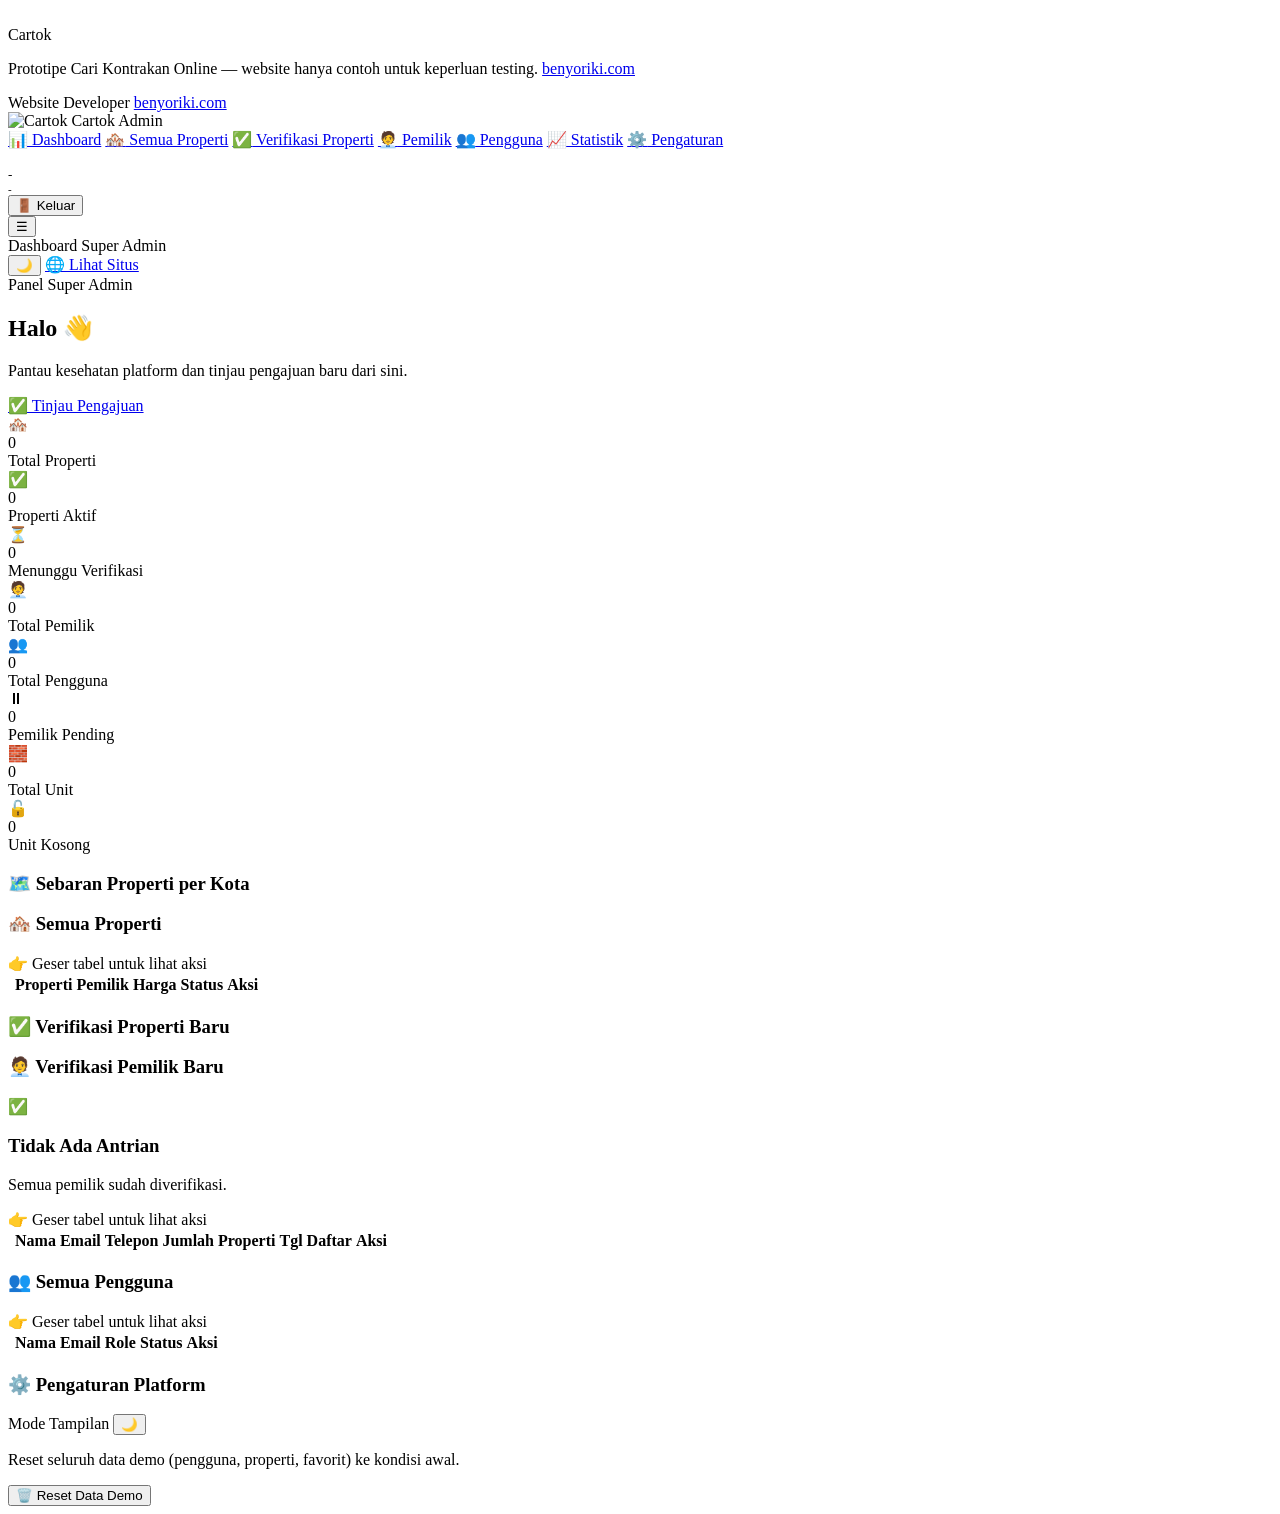
==== dashboard-admin.html @ 3d4f21d5 "Add files via upload" ====
<!DOCTYPE html>
<html lang="id">
<head>
<meta charset="UTF-8">
<meta name="viewport" content="width=device-width, initial-scale=1.0">
<title>Dashboard Super Admin — Cartok</title>
<link rel="icon" type="image/png" sizes="32x32" href="img/icon-32.png">
<link rel="apple-touch-icon" href="img/icon-192.png">
<link rel="preconnect" href="https://fonts.googleapis.com">
<link href="https://fonts.googleapis.com/css2?family=Fraunces:opsz,wght@9..144,400;9..144,500;9..144,600;9..144,700&family=Manrope:wght@400;500;600;700;800&display=swap" rel="stylesheet">
<link rel="stylesheet" href="css/theme.css">
<link rel="stylesheet" href="css/style.css">
<link rel="stylesheet" href="css/responsive.css">
</head>
<body>
<div id="page-loader" class="page-loader" aria-hidden="true">
  <div class="loader-glow"></div>
  <div class="loader-mark">
    <img src="img/icon-96.png" alt="">
    <span class="loader-ring"></span>
  </div>
  <div class="loader-word">Cartok</div>
  <p class="loader-note">Prototipe Cari Kontrakan Online — website hanya contoh untuk keperluan testing. <a href="https://benyoriki.com/" target="_blank" rel="noopener">benyoriki.com</a></p>
  <div class="loader-progress-track"><div class="loader-progress-fill"></div></div>
  <div class="loader-credit">Website Developer <a href="https://benyoriki.com/" target="_blank" rel="noopener">benyoriki.com</a></div>
</div>
<noscript><style>.page-loader{display:none;}</style></noscript>


<div class="dash-wrap">
  <div class="filter-scrim" id="dash-sidebar-scrim"></div>
  <aside class="dash-sidebar" id="dash-sidebar">
    <div class="dash-brand"><img src="img/icon-96.png" class="brand-mark" alt="Cartok"> Cartok Admin</div>
    <nav class="dash-nav">
      <a href="#" data-section="overview" class="active"><span class="ic">📊</span> Dashboard</a>
      <a href="#" data-section="allproperties"><span class="ic">🏘️</span> Semua Properti</a>
      <a href="#" data-section="verifyproperties"><span class="ic">✅</span> Verifikasi Properti</a>
      <a href="#" data-section="owners"><span class="ic">🧑‍💼</span> Pemilik</a>
      <a href="#" data-section="users"><span class="ic">👥</span> Pengguna</a>
      <a href="#" data-section="overview"><span class="ic">📈</span> Statistik</a>
      <a href="#" data-section="settings"><span class="ic">⚙️</span> Pengaturan</a>
    </nav>
    <div class="dash-foot">
      <div class="user-chip w-full" style="justify-content:flex-start;">
        <img id="dash-user-avatar" class="avatar" src=""/>
        <div style="overflow:hidden;">
          <div id="dash-user-name" style="font-size:13px;white-space:nowrap;overflow:hidden;text-overflow:ellipsis;">-</div>
          <div id="dash-user-role" class="text-tertiary" style="font-size:11px;">-</div>
        </div>
      </div>
      <button class="btn btn-ghost btn-sm btn-block mt-8" onclick="logout()">🚪 Keluar</button>
    </div>
  </aside>

  <div class="dash-main">
    <div class="dash-topbar">
      <div class="flex items-center gap-12">
        <button class="dash-menu-btn hamburger" id="dash-menu-btn">☰</button>
        <div class="page-title">Dashboard Super Admin</div>
      </div>
      <div class="flex items-center gap-12">
        <button class="theme-toggle" id="theme-toggle-dash">🌙</button>
        <a href="index.html" class="btn btn-secondary btn-sm">🌐 <span class="btn-label">Lihat Situs</span></a>
      </div>
    </div>

    <div class="dash-content">

      <!-- OVERVIEW -->
      <section class="dash-section" id="section-overview">
        <div class="welcome-banner reveal">
          <div>
            <span class="eyebrow" style="color:var(--accent-strong);">Panel Super Admin</span>
            <h2 id="welcome-name">Halo 👋</h2>
            <p class="mt-8">Pantau kesehatan platform dan tinjau pengajuan baru dari sini.</p>
          </div>
          <a href="#" class="btn btn-primary" onclick="document.querySelector('[data-section=verifyproperties]').click(); return false;">✅ Tinjau Pengajuan</a>
        </div>
        <div class="stat-grid">
          <div class="stat-box"><div class="top"><div class="stat-icon" style="background:var(--accent-soft);color:var(--accent);">🏘️</div></div><div class="num" id="stat-total-properties">0</div><div class="lbl">Total Properti</div></div>
          <div class="stat-box"><div class="top"><div class="stat-icon" style="background:var(--forest-soft);color:var(--forest);">✅</div></div><div class="num" id="stat-active-properties">0</div><div class="lbl">Properti Aktif</div></div>
          <div class="stat-box"><div class="top"><div class="stat-icon" style="background:var(--amber-soft);color:var(--amber);">⏳</div></div><div class="num" id="stat-pending-properties">0</div><div class="lbl">Menunggu Verifikasi</div></div>
          <div class="stat-box"><div class="top"><div class="stat-icon" style="background:var(--accent-soft);color:var(--accent);">🧑‍💼</div></div><div class="num" id="stat-total-owners">0</div><div class="lbl">Total Pemilik</div></div>
          <div class="stat-box"><div class="top"><div class="stat-icon" style="background:var(--accent-soft);color:var(--accent);">👥</div></div><div class="num" id="stat-total-users">0</div><div class="lbl">Total Pengguna</div></div>
          <div class="stat-box"><div class="top"><div class="stat-icon" style="background:var(--red-soft);color:var(--red);">⏸</div></div><div class="num" id="stat-pending-owners">0</div><div class="lbl">Pemilik Pending</div></div>
          <div class="stat-box"><div class="top"><div class="stat-icon" style="background:var(--accent-soft);color:var(--accent);">🧱</div></div><div class="num" id="stat-total-units">0</div><div class="lbl">Total Unit</div></div>
          <div class="stat-box"><div class="top"><div class="stat-icon" style="background:var(--forest-soft);color:var(--forest);">🔓</div></div><div class="num" id="stat-empty-units">0</div><div class="lbl">Unit Kosong</div></div>
        </div>

        <div class="panel">
          <div class="panel-head"><h3>🗺️ Sebaran Properti per Kota</h3></div>
          <div class="bar-chart" id="admin-chart"></div>
        </div>
      </section>

      <!-- ALL PROPERTIES -->
      <section class="dash-section hidden" id="section-allproperties">
        <h3 class="mb-16">🏘️ Semua Properti</h3>
        <div class="table-wrap panel" style="padding:0;">
          <div class="table-scroll-hint">👉 Geser tabel untuk lihat aksi</div>
          <table>
            <thead><tr><th></th><th>Properti</th><th>Pemilik</th><th>Harga</th><th>Status</th><th>Aksi</th></tr></thead>
            <tbody id="all-properties-body"></tbody>
          </table>
        </div>
      </section>

      <!-- VERIFY PROPERTIES -->
      <section class="dash-section hidden" id="section-verifyproperties">
        <h3 class="mb-16">✅ Verifikasi Properti Baru</h3>
        <div id="pending-properties-grid" class="grid-cards" style="grid-template-columns:1fr;"></div>
      </section>

      <!-- OWNERS -->
      <section class="dash-section hidden" id="section-owners">
        <h3 class="mb-16">🧑‍💼 Verifikasi Pemilik Baru</h3>
        <div id="pending-owners-empty" class="empty-state hidden">
          <div class="icon">✅</div><h3>Tidak Ada Antrian</h3><p>Semua pemilik sudah diverifikasi.</p>
        </div>
        <div class="table-wrap panel hidden" id="pending-owners-table" style="padding:0;">
          <div class="table-scroll-hint">👉 Geser tabel untuk lihat aksi</div>
          <table>
            <thead><tr><th></th><th>Nama</th><th>Email</th><th>Telepon</th><th>Jumlah Properti</th><th>Tgl Daftar</th><th>Aksi</th></tr></thead>
            <tbody id="pending-owners-body"></tbody>
          </table>
        </div>
      </section>

      <!-- USERS -->
      <section class="dash-section hidden" id="section-users">
        <h3 class="mb-16">👥 Semua Pengguna</h3>
        <div class="table-wrap panel" style="padding:0;">
          <div class="table-scroll-hint">👉 Geser tabel untuk lihat aksi</div>
          <table>
            <thead><tr><th></th><th>Nama</th><th>Email</th><th>Role</th><th>Status</th><th>Aksi</th></tr></thead>
            <tbody id="all-users-body"></tbody>
          </table>
        </div>
      </section>

      <!-- SETTINGS -->
      <section class="dash-section hidden" id="section-settings">
        <div class="panel" style="max-width:480px;">
          <h3 class="mb-16">⚙️ Pengaturan Platform</h3>
          <div class="flex justify-between items-center mb-16">
            <span>Mode Tampilan</span>
            <button class="theme-toggle" onclick="toggleTheme()">🌙</button>
          </div>
          <p class="text-sm text-tertiary mb-16">Reset seluruh data demo (pengguna, properti, favorit) ke kondisi awal.</p>
          <button class="btn btn-danger" id="reset-demo-btn">🗑️ Reset Data Demo</button>
        </div>
      </section>

    </div>
  </div>
</div>

<script src="js/storage.js"></script>
<script src="js/auth.js"></script>
<script src="js/app.js"></script>
<script src="js/properties.js"></script>
<script src="js/admin.js"></script>
<script>
  initAdminDashboard();
</script>
</body>
</html>
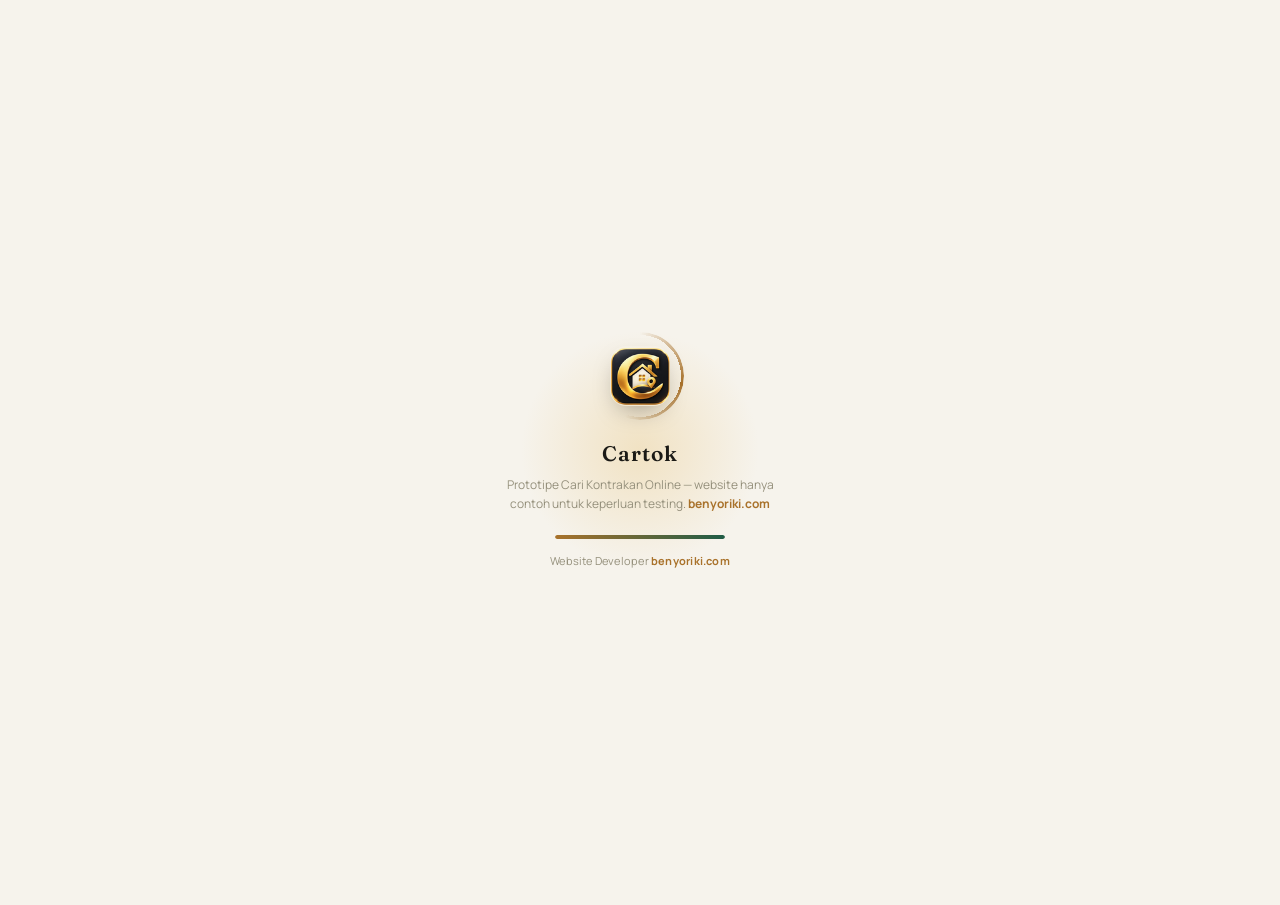
==== commit c6b88d8f: "Add files via upload" ====
--- a/dashboard-admin.html
+++ b/dashboard-admin.html
@@ -6,6 +6,19 @@
 <title>Dashboard Super Admin — Cartok</title>
 <link rel="icon" type="image/png" sizes="32x32" href="img/icon-32.png">
 <link rel="apple-touch-icon" href="img/icon-192.png">
+
+<!-- PWA Manifest & Icons -->
+<link rel="manifest" href="manifest.json">
+<link rel="icon" type="image/png" sizes="192x192" href="icon-192.png">
+<link rel="icon" type="image/png" sizes="512x512" href="icon-512.png">
+<meta name="theme-color" content="#111110">
+
+<!-- iOS Safari (Add to Home Screen) -->
+<link rel="apple-touch-icon" sizes="180x180" href="apple-touch-icon.png">
+<meta name="apple-mobile-web-app-capable" content="yes">
+<meta name="apple-mobile-web-app-status-bar-style" content="black-translucent">
+<meta name="apple-mobile-web-app-title" content="Cartok">
+<meta name="mobile-web-app-capable" content="yes">
 <link rel="preconnect" href="https://fonts.googleapis.com">
 <link href="https://fonts.googleapis.com/css2?family=Fraunces:opsz,wght@9..144,400;9..144,500;9..144,600;9..144,700&family=Manrope:wght@400;500;600;700;800&display=swap" rel="stylesheet">
 <link rel="stylesheet" href="css/theme.css">
--- a/css/theme.css
+++ b/css/theme.css
@@ -0,0 +1,77 @@
+/* ==========================================================================
+   CARTOK — Design Tokens v2
+   Direction: "boutique proptech ledger" — warm parchment / deep ink canvas,
+   brass as the primary signal color, forest green as the availability
+   signal, a characterful serif (Fraunces) for display type paired with a
+   quiet geometric sans (Manrope) for everything functional.
+   ========================================================================== */
+
+:root{
+  /* Light mode (default) — warm parchment, not stark white */
+  --bg-primary:#F6F3EC;
+  --bg-secondary:#FFFFFF;
+  --bg-elevated:#FFFFFF;
+  --bg-inset:#EEE8D9;
+  --text-primary:#1B1A16;
+  --text-secondary:#5C5648;
+  --text-tertiary:#95907C;
+  --accent:#A9722B;
+  --accent-strong:#875A20;
+  --accent-soft:#F1E2C3;
+  --forest:#1F5C46;
+  --forest-strong:#173F31;
+  --forest-soft:#DEEBE2;
+  --amber:#B87A16;
+  --amber-soft:#F7E7C9;
+  --red:#AE3B2C;
+  --red-soft:#F5E2DD;
+  --border:#E4DDC9;
+  --border-strong:#CFC5A8;
+  --card:#FFFFFF;
+  --ink:#1B1A16;
+  --shadow-sm: 0 1px 2px rgba(27,26,22,.06);
+  --shadow-md: 0 10px 28px rgba(27,26,22,.09);
+  --shadow-lg: 0 26px 60px rgba(27,26,22,.16);
+  --overlay: rgba(20,18,12,.6);
+  --radius-sm:10px;
+  --radius-md:18px;
+  --radius-lg:26px;
+  --font-display:'Fraunces', 'Georgia', serif;
+  --font-body:'Manrope', 'Segoe UI', sans-serif;
+  --grain-opacity:.035;
+  --footer-bg:#1B1A16;
+  --footer-text:#F6F3EC;
+  color-scheme: light;
+}
+
+[data-theme="dark"]{
+  --bg-primary:#111110;
+  --bg-secondary:#17160F;
+  --bg-elevated:#1C1B14;
+  --bg-inset:#0C0B08;
+  --text-primary:#F3EFE3;
+  --text-secondary:#B7AF98;
+  --text-tertiary:#79725D;
+  --accent:#E0AC5C;
+  --accent-strong:#F0C482;
+  --accent-soft:#2C2214;
+  --forest:#57B592;
+  --forest-strong:#3F8E71;
+  --forest-soft:#17271F;
+  --amber:#E7B559;
+  --amber-soft:#2B2312;
+  --red:#E28776;
+  --red-soft:#2C1B17;
+  --border:#2A2820;
+  --border-strong:#3C392C;
+  --card:#18170F;
+  --ink:#F3EFE3;
+  --shadow-sm: 0 1px 2px rgba(0,0,0,.4);
+  --shadow-md: 0 14px 34px rgba(0,0,0,.5);
+  --shadow-lg: 0 30px 70px rgba(0,0,0,.6);
+  --overlay: rgba(4,4,2,.72);
+  --grain-opacity:.05;
+  --footer-bg:#0A0A08;
+  --footer-text:#F3EFE3;
+  color-scheme: dark;
+}
--- a/css/style.css
+++ b/css/style.css
@@ -0,0 +1,593 @@
+/* ==========================================================================
+   CARTOK — Base + Components
+   ========================================================================== */
+
+*,*::before,*::after{box-sizing:border-box;}
+html{scroll-behavior:smooth;overflow-x:hidden;}
+html,body{max-width:100%;}
+@media (prefers-reduced-motion: reduce){
+  html{scroll-behavior:auto;}
+  *,*::before,*::after{animation-duration:.01ms !important;animation-iteration-count:1 !important;transition-duration:.01ms !important;}
+}
+body{
+  margin:0;
+  font-family:var(--font-body);
+  background:var(--bg-primary);
+  color:var(--text-primary);
+  -webkit-font-smoothing:antialiased;
+  transition:background-color .3s ease,color .3s ease;
+  min-height:100vh;
+  position:relative;
+}
+/* subtle paper grain — reinforces the "ledger / boutique studio" feel without being loud */
+body::before{
+  content:"";position:fixed;inset:0;pointer-events:none;z-index:1;opacity:var(--grain-opacity);mix-blend-mode:overlay;
+  background-image:url("data:image/svg+xml,%3Csvg xmlns='http://www.w3.org/2000/svg' width='140' height='140'%3E%3Cfilter id='n'%3E%3CfeTurbulence type='fractalNoise' baseFrequency='0.9' numOctaves='2' stitchTiles='stitch'/%3E%3C/filter%3E%3Crect width='100%25' height='100%25' filter='url(%23n)'/%3E%3C/svg%3E");
+}
+h1,h2,h3,h4{font-family:var(--font-display);margin:0;line-height:1.1;letter-spacing:-.01em;font-weight:600;}
+p{margin:0;color:var(--text-secondary);line-height:1.65;}
+a{color:inherit;text-decoration:none;}
+img{max-width:100%;display:block;}
+button{font-family:inherit;}
+ul{margin:0;padding:0;list-style:none;}
+input,select,textarea{font-family:inherit;}
+:focus-visible{outline:2px solid var(--accent);outline-offset:3px;border-radius:4px;}
+::selection{background:var(--accent-soft);color:var(--accent-strong);}
+
+.container{max-width:1240px;margin:0 auto;padding:0 20px;position:relative;z-index:2;}
+.section{padding:76px 0;}
+.section-head{display:flex;align-items:flex-end;justify-content:space-between;gap:16px;margin-bottom:34px;flex-wrap:wrap;}
+.eyebrow{display:inline-flex;align-items:center;gap:8px;font-size:12px;font-weight:700;color:var(--accent);text-transform:uppercase;letter-spacing:.14em;margin-bottom:12px;}
+.eyebrow::before{content:"";width:16px;height:1px;background:var(--accent);display:inline-block;}
+.section-title{font-family:var(--font-display);font-size:clamp(26px,3.4vw,38px);font-weight:600;letter-spacing:-.01em;}
+.section-sub{color:var(--text-secondary);margin-top:8px;max-width:560px;}
+.link-more{font-weight:700;color:var(--accent);white-space:nowrap;display:inline-flex;align-items:center;gap:5px;font-size:14px;padding-bottom:2px;border-bottom:1px solid transparent;transition:border-color .2s ease,gap .2s ease;}
+.link-more:hover{border-color:var(--accent);gap:9px;}
+
+/* scroll reveal utility (see app.js IntersectionObserver) — small, fast, triggers
+   early so mobile scrolling never shows a long blank gap before content appears */
+.reveal{opacity:0;transform:translateY(14px);transition:opacity .5s ease,transform .5s cubic-bezier(.16,1,.3,1);}
+.reveal.in-view{opacity:1;transform:translateY(0);}
+
+/* ---------- Page loader (lightweight: pure CSS transforms/opacity only) ---------- */
+.page-loader{
+  position:fixed;inset:0;z-index:9999;background:var(--bg-primary);
+  display:flex;flex-direction:column;align-items:center;justify-content:center;gap:10px;
+  padding:32px 24px;text-align:center;overflow:hidden;
+  transition:opacity .5s ease, visibility .5s ease;
+}
+.page-loader.loader-hidden{opacity:0;visibility:hidden;pointer-events:none;}
+.loader-glow{
+  position:absolute;width:240px;height:240px;border-radius:50%;
+  background:radial-gradient(circle, var(--accent-soft), transparent 70%);
+  animation:loaderGlow 2.6s ease-in-out infinite;pointer-events:none;
+}
+.loader-mark{position:relative;width:88px;height:88px;display:flex;align-items:center;justify-content:center;margin-bottom:4px;}
+.loader-mark img{width:60px;height:60px;border-radius:16px;animation:loaderPulse 1.8s ease-in-out infinite;box-shadow:0 10px 26px -10px rgba(0,0,0,.4);position:relative;z-index:1;}
+.loader-ring{
+  position:absolute;inset:0;border-radius:50%;
+  background:conic-gradient(from 0deg, transparent 0deg, var(--accent) 100deg, transparent 200deg);
+  -webkit-mask:radial-gradient(farthest-side, transparent calc(100% - 3px), #000 calc(100% - 3px));
+  mask:radial-gradient(farthest-side, transparent calc(100% - 3px), #000 calc(100% - 3px));
+  animation:loaderSpin 1.2s linear infinite;
+}
+.loader-word{font-family:var(--font-display);font-weight:600;font-size:21px;letter-spacing:.04em;color:var(--text-primary);margin-top:6px;position:relative;z-index:1;}
+.loader-note{max-width:300px;font-size:12px;line-height:1.55;color:var(--text-tertiary);position:relative;z-index:1;}
+.loader-note a, .loader-credit a{color:var(--accent);font-weight:700;text-decoration:none;}
+.loader-note a:hover, .loader-credit a:hover{text-decoration:underline;}
+.loader-progress-track{width:170px;height:4px;border-radius:999px;background:var(--bg-inset);overflow:hidden;margin-top:12px;position:relative;z-index:1;}
+.loader-progress-fill{height:100%;width:0%;background:linear-gradient(90deg,var(--accent),var(--forest));border-radius:999px;animation:loaderProgress 7s linear forwards;}
+.loader-credit{font-size:11px;color:var(--text-tertiary);margin-top:4px;letter-spacing:.02em;position:relative;z-index:1;}
+@keyframes loaderSpin{to{transform:rotate(360deg);}}
+@keyframes loaderPulse{0%,100%{transform:scale(1);}50%{transform:scale(.93);}}
+@keyframes loaderGlow{0%,100%{opacity:.45;transform:scale(1);}50%{opacity:.85;transform:scale(1.1);}}
+@keyframes loaderProgress{from{width:0%;}to{width:100%;}}
+@media (prefers-reduced-motion: reduce){
+  .loader-mark img,.loader-ring,.loader-glow,.loader-progress-fill{animation:none;}
+  .loader-progress-fill{width:100%;}
+}
+
+/* ---------- Buttons ---------- */
+.btn{
+  display:inline-flex;align-items:center;justify-content:center;gap:8px;
+  border-radius:12px;padding:13px 22px;font-weight:700;font-size:14.5px;letter-spacing:-.005em;
+  border:1px solid transparent;cursor:pointer;transition:transform .18s cubic-bezier(.16,1,.3,1),box-shadow .18s ease,background-color .18s ease,border-color .18s ease;
+  white-space:nowrap;position:relative;
+}
+.btn:active{transform:scale(.96);}
+.btn-primary{background:var(--ink);color:var(--bg-primary);box-shadow:0 10px 24px -10px rgba(0,0,0,.45);}
+.btn-primary:hover{background:var(--accent);color:#fff;transform:translateY(-1px);box-shadow:0 14px 28px -10px rgba(169,114,43,.55);}
+[data-theme="dark"] .btn-primary{background:var(--accent);color:#181206;box-shadow:0 10px 24px -8px rgba(224,172,92,.35);}
+[data-theme="dark"] .btn-primary:hover{background:var(--accent-strong);}
+.btn-secondary{background:var(--bg-inset);color:var(--text-primary);border-color:var(--border);}
+.btn-secondary:hover{border-color:var(--border-strong);transform:translateY(-1px);}
+.btn-outline{background:transparent;border-color:var(--border-strong);color:var(--text-primary);}
+.btn-outline:hover{border-color:var(--accent);color:var(--accent);}
+.btn-ghost{background:transparent;color:var(--text-secondary);}
+.btn-ghost:hover{color:var(--text-primary);background:var(--bg-inset);}
+.btn-danger{background:var(--red-soft);color:var(--red);}
+.btn-danger:hover{filter:brightness(.95);}
+.btn-block{width:100%;}
+.btn-sm{padding:9px 15px;font-size:13px;border-radius:10px;}
+.btn-icon{width:40px;height:40px;padding:0;border-radius:50%;}
+
+/* ---------- Navbar ---------- */
+.navbar{
+  position:sticky;top:0;z-index:200;
+  background:var(--bg-primary);
+  border-bottom:1px solid var(--border);
+  transition:box-shadow .25s ease;
+}
+.navbar.scrolled{box-shadow:0 8px 24px -12px rgba(0,0,0,.18);}
+[data-theme="dark"] .navbar.scrolled{box-shadow:0 8px 24px -12px rgba(0,0,0,.5);}
+.navbar-inner{display:flex;align-items:center;justify-content:space-between;height:76px;gap:20px;}
+.brand{display:flex;align-items:center;gap:11px;font-family:var(--font-display);font-weight:600;font-size:21px;letter-spacing:-.01em;}
+.brand-text{display:flex;flex-direction:column;line-height:1.1;}
+.brand-tagline{font-family:var(--font-body);font-size:10px;color:var(--text-tertiary);font-weight:700;letter-spacing:.09em;text-transform:uppercase;margin-top:1px;}
+footer .brand-tagline{color:color-mix(in srgb, var(--footer-text) 50%, transparent);}
+.brand-mark{
+  width:38px;height:38px;border-radius:10px;flex-shrink:0;object-fit:cover;
+}
+.nav-links{display:flex;align-items:center;gap:2px;}
+.nav-links a{padding:10px 15px;border-radius:10px;font-weight:600;font-size:14px;color:var(--text-secondary);position:relative;}
+.nav-links a:hover{color:var(--text-primary);}
+.nav-links a.active{color:var(--text-primary);}
+.nav-links a.active::after{content:"";position:absolute;left:15px;right:15px;bottom:4px;height:2px;background:var(--accent);border-radius:2px;}
+.nav-actions{display:flex;align-items:center;gap:10px;}
+.theme-toggle{
+  width:42px;height:42px;border-radius:50%;border:1px solid var(--border);background:var(--bg-inset);
+  display:flex;align-items:center;justify-content:center;cursor:pointer;font-size:16px;transition:transform .3s cubic-bezier(.34,1.56,.64,1),border-color .2s ease;
+}
+.theme-toggle:hover{transform:rotate(-14deg);border-color:var(--border-strong);}
+.hamburger{display:none;width:42px;height:42px;border-radius:10px;border:1px solid var(--border);background:var(--bg-inset);align-items:center;justify-content:center;cursor:pointer;font-size:18px;}
+.mobile-menu{display:none;flex-direction:column;gap:4px;padding:12px 20px 20px;border-top:1px solid var(--border);}
+.mobile-menu.open{display:flex;}
+.mobile-menu a{padding:12px 10px;border-radius:10px;font-weight:600;color:var(--text-primary);}
+.mobile-menu a:hover{background:var(--bg-inset);}
+.user-chip{display:flex;align-items:center;gap:8px;padding:6px 14px 6px 6px;border-radius:999px;background:var(--bg-inset);border:1px solid var(--border);cursor:pointer;font-weight:700;font-size:13.5px;transition:border-color .2s ease;}
+.user-chip:hover{border-color:var(--border-strong);}
+.avatar{width:30px;height:30px;border-radius:50%;object-fit:cover;background:var(--accent-soft);flex-shrink:0;color:transparent;}
+.avatar-lg{width:64px;height:64px;border-radius:16px;object-fit:cover;background:var(--accent-soft);color:transparent;}
+
+/* ---------- Hero ---------- */
+.hero{padding:64px 0 30px;position:relative;overflow:hidden;}
+.hero::before{
+  content:"";position:absolute;inset:-30% -10% auto -10%;height:600px;
+  background:radial-gradient(680px 340px at 12% 0%, var(--accent-soft), transparent 68%),
+             radial-gradient(560px 300px at 92% 15%, var(--forest-soft), transparent 68%);
+  z-index:0;pointer-events:none;opacity:.9;
+}
+.hero-layout{display:grid;grid-template-columns:1.1fr .8fr;gap:44px;align-items:center;position:relative;z-index:1;}
+.hero-badge{display:inline-flex;align-items:center;gap:9px;background:var(--bg-elevated);border:1px solid var(--border);padding:8px 16px 8px 8px;border-radius:999px;font-size:12.5px;font-weight:700;color:var(--text-secondary);margin-bottom:22px;box-shadow:var(--shadow-sm);}
+.hero-badge .dot{width:22px;height:22px;border-radius:50%;background:var(--forest);color:#fff;display:flex;align-items:center;justify-content:center;font-size:11px;}
+.hero-badge b{color:var(--text-primary);}
+.hero h1{font-size:clamp(34px,4.6vw,58px);max-width:640px;font-weight:600;letter-spacing:-.02em;}
+.hero h1 em{font-style:italic;color:var(--accent);font-weight:500;}
+.hero p.lead{font-size:17px;margin-top:18px;max-width:520px;}
+.hero-actions{display:flex;gap:12px;margin-top:28px;flex-wrap:wrap;align-items:center;}
+.hero-trust{display:flex;align-items:center;gap:10px;margin-top:30px;}
+.hero-trust .stack{display:flex;}
+.hero-trust .stack img{width:32px;height:32px;border-radius:50%;border:2px solid var(--bg-primary);object-fit:cover;margin-left:-10px;}
+.hero-trust .stack img:first-child{margin-left:0;}
+.hero-trust span{font-size:12.5px;color:var(--text-tertiary);font-weight:600;}
+
+/* Hero visual: floating property card mock + orbiting stat chips */
+.hero-visual{position:relative;height:440px;display:flex;align-items:center;justify-content:center;}
+.hero-visual-card{
+  width:280px;background:var(--card);border:1px solid var(--border);border-radius:22px;box-shadow:var(--shadow-lg);
+  overflow:hidden;transform:rotate(-4deg);animation:floatCard 6s ease-in-out infinite;
+}
+.hero-visual-card img{height:170px;object-fit:cover;width:100%;color:transparent;background:linear-gradient(135deg, var(--accent-soft), var(--forest-soft));}
+.hero-visual-card .body{padding:16px;}
+.hero-visual-card .body .t1{font-family:var(--font-display);font-size:16px;font-weight:600;}
+.hero-visual-card .body .t2{font-size:12.5px;color:var(--text-tertiary);margin-top:4px;}
+.hero-visual-card .body .t3{font-weight:800;color:var(--accent);margin-top:10px;font-size:15px;}
+.hero-chip{
+  position:absolute;background:var(--card);border:1px solid var(--border);border-radius:16px;padding:12px 16px;
+  box-shadow:var(--shadow-md);font-size:12.5px;font-weight:700;display:flex;align-items:center;gap:9px;
+}
+.hero-chip .num{font-family:var(--font-display);font-size:19px;color:var(--forest);}
+.hero-chip-1{top:6%;right:2%;animation:floatChip 5s ease-in-out infinite;}
+.hero-chip-2{bottom:10%;left:0%;animation:floatChip 5.5s ease-in-out infinite reverse;}
+@keyframes floatCard{0%,100%{transform:rotate(-4deg) translateY(0);}50%{transform:rotate(-2deg) translateY(-14px);}}
+@keyframes floatChip{0%,100%{transform:translateY(0);}50%{transform:translateY(-10px);}}
+@media (prefers-reduced-motion: reduce){.hero-visual-card,.hero-chip{animation:none;}}
+
+/* City marquee ribbon */
+.marquee-wrap{border-top:1px solid var(--border);border-bottom:1px solid var(--border);overflow:hidden;padding:16px 0;background:var(--bg-secondary);position:relative;z-index:1;}
+.marquee-track{display:flex;gap:0;width:max-content;animation:marquee 32s linear infinite;}
+.marquee-track span{font-family:var(--font-display);font-size:15px;color:var(--text-tertiary);padding:0 28px;white-space:nowrap;display:flex;align-items:center;gap:28px;}
+.marquee-track span::after{content:"—";color:var(--border-strong);}
+@keyframes marquee{from{transform:translateX(0);}to{transform:translateX(-50%);}}
+@media (prefers-reduced-motion: reduce){.marquee-track{animation:none;}}
+
+/* Search box */
+.searchbox{
+  margin-top:36px;background:var(--card);border:1px solid var(--border);border-radius:var(--radius-lg);
+  padding:20px;box-shadow:var(--shadow-lg);position:relative;z-index:1;
+}
+.searchbox-tabs{display:flex;gap:6px;margin-bottom:16px;}
+.searchbox-tab{padding:9px 16px;border-radius:10px;font-weight:700;font-size:13.5px;cursor:pointer;color:var(--text-secondary);transition:background-color .18s ease,color .18s ease;}
+.searchbox-tab.active{background:var(--ink);color:var(--bg-primary);}
+[data-theme="dark"] .searchbox-tab.active{background:var(--accent);color:#181206;}
+.searchbox-grid{display:grid;grid-template-columns:1.4fr 1fr 1fr 1fr auto;gap:10px;}
+.field{display:flex;flex-direction:column;gap:6px;}
+.field label{font-size:11.5px;font-weight:700;color:var(--text-tertiary);text-transform:uppercase;letter-spacing:.06em;}
+.field input,.field select{
+  border:1px solid var(--border);background:var(--bg-inset);color:var(--text-primary);
+  border-radius:10px;padding:11px 12px;font-size:14px;width:100%;transition:border-color .15s ease;
+}
+.field input:focus,.field select:focus{border-color:var(--accent);}
+
+/* ---------- Stats ---------- */
+.stats-strip{display:grid;grid-template-columns:repeat(4,1fr);gap:16px;padding:30px 0;position:relative;z-index:1;}
+.stat-card{background:var(--card);border:1px solid var(--border);border-radius:var(--radius-md);padding:24px;text-align:center;transition:transform .2s cubic-bezier(.16,1,.3,1),box-shadow .2s ease;}
+.stat-card:hover{transform:translateY(-4px);box-shadow:var(--shadow-md);}
+.stat-num{font-family:var(--font-display);font-size:clamp(24px,3vw,32px);font-weight:600;color:var(--text-primary);}
+.stat-num .plus{color:var(--accent);}
+.stat-label{color:var(--text-secondary);font-size:13px;margin-top:6px;font-weight:600;}
+
+/* ---------- Property Card ---------- */
+.grid-cards{display:grid;grid-template-columns:repeat(4,1fr);gap:22px;}
+.card{
+  background:var(--card);border:1px solid var(--border);border-radius:var(--radius-md);
+  overflow:hidden;transition:transform .28s cubic-bezier(.16,1,.3,1),box-shadow .28s ease,border-color .28s ease;
+  display:flex;flex-direction:column;cursor:pointer;
+}
+.card:hover{transform:translateY(-6px);box-shadow:var(--shadow-lg);border-color:var(--border-strong);}
+.card-media{position:relative;aspect-ratio:4/3;overflow:hidden;background:linear-gradient(135deg, var(--accent-soft), var(--forest-soft));}
+.card-media::after{content:"";position:absolute;inset:0;background:linear-gradient(180deg,rgba(0,0,0,0) 55%,rgba(0,0,0,.35) 100%);}
+.card-media img{width:100%;height:100%;object-fit:cover;transition:transform .5s cubic-bezier(.16,1,.3,1);color:transparent;}
+.card:hover .card-media img{transform:scale(1.08);}
+.badge{display:inline-flex;align-items:center;gap:5px;font-size:11px;font-weight:700;padding:5px 11px;border-radius:999px;letter-spacing:.01em;}
+.badge-available{background:var(--forest-soft);color:var(--forest);}
+.badge-almost{background:var(--amber-soft);color:var(--amber);}
+.badge-full{background:var(--red-soft);color:var(--red);}
+.badge-pending{background:var(--bg-inset);color:var(--text-tertiary);}
+.badge-type{background:rgba(15,14,10,.6);color:#fff;backdrop-filter:blur(6px);z-index:1;}
+.card-badges{position:absolute;top:12px;left:12px;right:12px;display:flex;justify-content:space-between;align-items:flex-start;z-index:1;}
+.fav-btn{
+  width:34px;height:34px;border-radius:50%;background:rgba(15,14,10,.45);color:#fff;border:none;
+  display:flex;align-items:center;justify-content:center;cursor:pointer;backdrop-filter:blur(6px);font-size:16px;
+  transition:background .15s ease, transform .2s cubic-bezier(.34,1.56,.64,1);
+}
+.fav-btn:hover{transform:scale(1.12);}
+.fav-btn.active{color:#ff5d7a;}
+.card-body{padding:17px;display:flex;flex-direction:column;gap:8px;flex:1;}
+.card-title{font-family:var(--font-display);font-size:16.5px;font-weight:600;line-height:1.3;}
+.card-loc{font-size:12.5px;color:var(--text-tertiary);display:flex;align-items:center;gap:5px;}
+.card-price{font-family:var(--font-display);font-weight:600;font-size:18px;color:var(--text-primary);}
+.card-price span{font-family:var(--font-body);font-weight:600;font-size:12px;color:var(--text-tertiary);}
+.card-meta{display:flex;gap:10px;font-size:12.5px;color:var(--text-secondary);flex-wrap:wrap;padding-top:8px;border-top:1px solid var(--border);}
+.card-meta span{display:flex;align-items:center;gap:4px;}
+.card-rating{display:flex;align-items:center;gap:4px;font-size:12.5px;font-weight:700;color:var(--amber);margin-top:auto;}
+.card-footer{padding:0 16px 16px;}
+
+/* ---------- Empty / Loading / Skeleton ---------- */
+.empty-state{text-align:center;padding:70px 20px;}
+.empty-state .icon{font-size:44px;margin-bottom:14px;}
+.empty-state h3{font-size:19px;margin-bottom:8px;}
+.empty-state p{max-width:340px;margin:0 auto 18px;}
+.skeleton{background:linear-gradient(100deg,var(--bg-inset) 30%,var(--border) 50%,var(--bg-inset) 70%);background-size:400% 100%;animation:shimmer 1.4s infinite;border-radius:var(--radius-md);}
+@keyframes shimmer{0%{background-position:100% 0;}100%{background-position:-100% 0;}}
+.skeleton-card{height:280px;}
+.spinner{width:22px;height:22px;border-radius:50%;border:3px solid var(--border);border-top-color:var(--accent);animation:spin .7s linear infinite;}
+@keyframes spin{to{transform:rotate(360deg);}}
+
+/* ---------- Bento feature grid (signature "why huniva" section) ---------- */
+.bento-grid{display:grid;grid-template-columns:repeat(4,1fr);grid-template-rows:repeat(2,180px);gap:18px;}
+.bento-item{
+  background:var(--card);border:1px solid var(--border);border-radius:var(--radius-md);padding:24px;
+  display:flex;flex-direction:column;justify-content:space-between;position:relative;overflow:hidden;
+  transition:transform .25s cubic-bezier(.16,1,.3,1),box-shadow .25s ease;
+}
+.bento-item:hover{transform:translateY(-4px);box-shadow:var(--shadow-md);}
+.bento-item.wide{grid-column:span 2;}
+.bento-item.tall{grid-row:span 2;}
+.bento-item.dark{background:var(--ink);color:var(--bg-primary);}
+.bento-item.dark p{color:color-mix(in srgb, var(--bg-primary) 65%, transparent);}
+.bento-icon{width:42px;height:42px;border-radius:12px;background:var(--accent-soft);color:var(--accent);display:flex;align-items:center;justify-content:center;font-size:19px;}
+.bento-item.dark .bento-icon{background:rgba(255,255,255,.12);color:var(--accent-strong);}
+.bento-item h4{font-family:var(--font-display);font-size:17px;font-weight:600;margin-top:10px;}
+.bento-item p{font-size:13px;margin-top:6px;}
+.bento-num{font-family:var(--font-display);font-size:40px;font-weight:600;line-height:1;}
+
+/* ---------- Steps / How it works ---------- */
+.steps-tabs{display:flex;gap:10px;margin-bottom:28px;}
+.steps-tab{padding:10px 18px;border-radius:999px;border:1px solid var(--border);font-weight:700;font-size:13.5px;cursor:pointer;color:var(--text-secondary);transition:background-color .18s ease,color .18s ease,border-color .18s ease;}
+.steps-tab.active{background:var(--ink);color:var(--bg-primary);border-color:var(--ink);}
+[data-theme="dark"] .steps-tab.active{background:var(--accent);color:#181206;border-color:var(--accent);}
+.steps-grid{display:grid;grid-template-columns:repeat(4,1fr);gap:18px;}
+.step-card{background:var(--card);border:1px solid var(--border);border-radius:var(--radius-md);padding:24px;position:relative;transition:border-color .2s ease,transform .2s ease;}
+.step-card:hover{border-color:var(--border-strong);transform:translateY(-3px);}
+.step-num{font-family:var(--font-display);font-size:30px;font-weight:600;color:transparent;-webkit-text-stroke:1.3px var(--accent);}
+.step-card h4{margin-top:12px;font-size:16px;font-family:var(--font-display);font-weight:600;}
+.step-card p{font-size:13.5px;margin-top:7px;}
+
+/* ---------- Testimonial ---------- */
+.testi-grid{display:grid;grid-template-columns:repeat(3,1fr);gap:18px;}
+.testi-card{background:var(--card);border:1px solid var(--border);border-radius:var(--radius-md);padding:24px;position:relative;transition:transform .2s ease,box-shadow .2s ease;}
+.testi-card:hover{transform:translateY(-3px);box-shadow:var(--shadow-md);}
+.testi-card::before{content:"“";position:absolute;top:10px;right:18px;font-family:var(--font-display);font-size:56px;color:var(--border);line-height:1;}
+.testi-stars{color:var(--amber);font-size:13px;margin-bottom:12px;letter-spacing:2px;}
+.testi-text{font-size:14.5px;color:var(--text-primary);font-family:var(--font-display);line-height:1.5;position:relative;z-index:1;}
+.testi-user{display:flex;align-items:center;gap:10px;margin-top:18px;}
+.testi-name{font-weight:700;font-size:13.5px;}
+.testi-role{font-size:12px;color:var(--text-tertiary);}
+
+/* ---------- Footer ---------- */
+footer{border-top:1px solid var(--border);background:var(--footer-bg);color:var(--footer-text);padding:56px 0 24px;margin-top:50px;}
+footer p{color:color-mix(in srgb, var(--footer-text) 62%, transparent);}
+footer .brand{color:var(--footer-text);}
+.footer-grid{display:grid;grid-template-columns:2fr repeat(3,1fr);gap:24px;padding-bottom:28px;}
+.footer-grid h5{font-size:12.5px;margin-bottom:16px;color:color-mix(in srgb, var(--footer-text) 45%, transparent);text-transform:uppercase;letter-spacing:.1em;}
+.footer-grid ul li{margin-bottom:10px;}
+.footer-grid ul li a{color:color-mix(in srgb, var(--footer-text) 75%, transparent);font-size:13.5px;}
+.footer-grid ul li a:hover{color:var(--accent);}
+.footer-bottom{display:flex;justify-content:space-between;align-items:center;padding-top:22px;border-top:1px solid rgba(255,255,255,.12);font-size:12.5px;color:color-mix(in srgb, var(--footer-text) 45%, transparent);flex-wrap:wrap;gap:10px;}
+.socials{display:flex;gap:10px;}
+.socials a{width:34px;height:34px;border-radius:50%;background:rgba(255,255,255,.06);display:flex;align-items:center;justify-content:center;border:1px solid rgba(255,255,255,.12);transition:background-color .2s ease,transform .2s ease;}
+.socials a:hover{background:var(--accent);transform:translateY(-2px);}
+
+/* ---------- Modal ---------- */
+.modal-overlay{position:fixed;inset:0;background:var(--overlay);backdrop-filter:blur(3px);display:none;align-items:center;justify-content:center;z-index:1000;padding:20px;}
+.modal-overlay.open{display:flex;animation:fadeIn .25s ease;}
+@keyframes fadeIn{from{opacity:0;}to{opacity:1;}}
+.modal{background:var(--card);border-radius:var(--radius-lg);max-width:420px;width:100%;padding:32px;box-shadow:var(--shadow-lg);position:relative;animation:popIn .3s cubic-bezier(.16,1,.3,1);border:1px solid var(--border);}
+@keyframes popIn{from{transform:scale(.94) translateY(14px);opacity:0;}to{transform:scale(1) translateY(0);opacity:1;}}
+.modal-close{position:absolute;top:16px;right:16px;width:32px;height:32px;border-radius:50%;background:var(--bg-inset);border:none;cursor:pointer;font-size:15px;transition:transform .2s ease;}
+.modal-close:hover{transform:rotate(90deg);}
+.modal-icon{width:54px;height:54px;border-radius:15px;background:var(--accent-soft);color:var(--accent);display:flex;align-items:center;justify-content:center;font-size:23px;margin-bottom:18px;}
+.modal h3{font-family:var(--font-display);font-size:20px;margin-bottom:9px;font-weight:600;}
+.modal .modal-actions{display:flex;gap:10px;margin-top:24px;}
+.modal.modal-lg{max-width:900px;}
+
+/* ---------- Toast ---------- */
+.toast-wrap{position:fixed;bottom:24px;right:24px;z-index:2000;display:flex;flex-direction:column;gap:10px;}
+.toast{
+  display:flex;align-items:center;gap:10px;background:var(--card);border:1px solid var(--border);
+  padding:14px 18px;border-radius:12px;box-shadow:var(--shadow-lg);font-size:14px;font-weight:600;min-width:260px;
+  animation:toastIn .25s ease;
+}
+.toast.leaving{animation:toastOut .2s ease forwards;}
+@keyframes toastIn{from{opacity:0;transform:translateX(30px);}to{opacity:1;transform:translateX(0);}}
+@keyframes toastOut{to{opacity:0;transform:translateX(30px);}}
+.toast-success{border-left:4px solid var(--forest);}
+.toast-error{border-left:4px solid var(--red);}
+.toast-warn{border-left:4px solid var(--amber);}
+
+/* ---------- Forms (auth pages) ---------- */
+.auth-wrap{min-height:calc(100vh - 72px);display:flex;align-items:center;justify-content:center;padding:40px 20px;}
+.auth-card{width:100%;max-width:420px;background:var(--card);border:1px solid var(--border);border-radius:var(--radius-lg);padding:36px;box-shadow:var(--shadow-md);}
+.auth-card h2{font-size:24px;margin-bottom:6px;}
+.form-group{margin-bottom:16px;}
+.form-group label{display:block;font-size:13px;font-weight:700;margin-bottom:6px;color:var(--text-secondary);}
+.form-group input,.form-group select,.form-group textarea{
+  width:100%;border:1px solid var(--border);background:var(--bg-inset);color:var(--text-primary);
+  padding:12px 14px;border-radius:10px;font-size:14.5px;
+}
+.form-group input:focus,.form-group select:focus,.form-group textarea:focus{border-color:var(--accent);}
+.form-error{color:var(--red);font-size:12.5px;margin-top:5px;display:none;}
+.form-hint{background:var(--bg-inset);border:1px dashed var(--border-strong);border-radius:12px;padding:14px;font-size:12.5px;margin-top:18px;}
+.form-hint code{background:var(--card);padding:2px 6px;border-radius:6px;}
+.demo-fill-btn{width:100%;margin-top:10px;}
+.role-select{display:grid;grid-template-columns:1fr 1fr;gap:10px;margin-bottom:18px;}
+.role-opt{border:1px solid var(--border);border-radius:12px;padding:14px;text-align:center;cursor:pointer;font-weight:700;font-size:13.5px;}
+.role-opt.active{border-color:var(--accent);background:var(--accent-soft);color:var(--accent);}
+.auth-switch{text-align:center;margin-top:18px;font-size:13.5px;color:var(--text-secondary);}
+.auth-switch a{color:var(--accent);font-weight:700;}
+
+/* ---------------- Search / Filter page ---------------- */
+.search-hero{padding:44px 0 34px;border-bottom:1px solid var(--border);background:
+  radial-gradient(600px 260px at 90% -20%, var(--accent-soft), transparent 70%);
+}
+.search-hero-title{font-family:var(--font-display);font-size:clamp(24px,3.4vw,34px);font-weight:600;margin-top:6px;max-width:600px;}
+.search-layout{display:grid;grid-template-columns:280px 1fr;gap:28px;align-items:start;margin-top:34px;}
+.filter-panel{background:var(--card);border:1px solid var(--border);border-radius:var(--radius-md);padding:20px;position:sticky;top:92px;max-height:calc(100vh - 112px);overflow-y:auto;}
+.filter-panel-head{display:flex;align-items:center;justify-content:space-between;margin-bottom:6px;}
+.filter-panel h4{font-family:var(--font-display);font-size:15px;font-weight:600;}
+.filter-group{margin-bottom:20px;padding-bottom:18px;border-bottom:1px solid var(--border);}
+.filter-group:last-of-type{border-bottom:none;}
+.filter-group-title{font-size:12px;font-weight:700;text-transform:uppercase;color:var(--text-tertiary);letter-spacing:.05em;margin-bottom:11px;}
+.filter-input{border:1px solid var(--border);background:var(--bg-inset);color:var(--text-primary);border-radius:10px;padding:10px 12px;width:100%;font-size:13.5px;transition:border-color .15s ease;}
+.filter-input:focus{border-color:var(--accent);}
+.check-row{display:flex;align-items:center;gap:9px;margin-bottom:3px;padding:7px 8px;border-radius:9px;font-size:13.5px;cursor:pointer;transition:background-color .15s ease;}
+.check-row:hover{background:var(--bg-inset);}
+.check-row:has(input:checked){background:var(--accent-soft);color:var(--accent-strong);font-weight:700;}
+.check-row input{accent-color:var(--accent);width:15px;height:15px;}
+.range-row{display:flex;gap:8px;}
+.range-row input{width:100%;}
+.filter-panel-actions{position:sticky;bottom:-20px;background:var(--card);padding-top:6px;margin-top:6px;}
+
+.results-bar{display:flex;justify-content:space-between;align-items:flex-start;margin-bottom:20px;flex-wrap:wrap;gap:14px;}
+.results-count{font-weight:700;font-size:16px;font-family:var(--font-display);}
+.active-chips{display:flex;flex-wrap:wrap;gap:7px;margin-top:9px;}
+.active-chips .chip{background:var(--accent-soft);color:var(--accent-strong);border:none;font-size:12px;padding:6px 8px 6px 12px;cursor:default;}
+.active-chips .chip button{background:none;border:none;color:inherit;cursor:pointer;font-size:12px;opacity:.75;padding:2px;}
+.active-chips .chip button:hover{opacity:1;}
+.sort-pills{display:flex;background:var(--bg-inset);border:1px solid var(--border);border-radius:999px;padding:3px;gap:2px;overflow-x:auto;scrollbar-width:none;max-width:100%;}
+.sort-pills::-webkit-scrollbar{display:none;}
+.sort-pill{border:none;background:transparent;padding:8px 14px;border-radius:999px;font-size:12.5px;font-weight:700;color:var(--text-secondary);cursor:pointer;transition:background-color .18s ease,color .18s ease;white-space:nowrap;}
+.sort-pill.active{background:var(--ink);color:var(--bg-primary);}
+[data-theme="dark"] .sort-pill.active{background:var(--accent);color:#181206;}
+.mobile-filter-btn{display:none;}
+.filter-scrim{display:none;}
+.grid-cards.list-3{grid-template-columns:repeat(3,1fr);}
+
+/* ---------- Detail Page ---------- */
+.breadcrumb{display:flex;align-items:center;gap:8px;font-size:12.5px;color:var(--text-tertiary);margin-bottom:18px;flex-wrap:wrap;}
+.breadcrumb a{color:var(--text-tertiary);font-weight:600;}
+.breadcrumb a:hover{color:var(--accent);}
+.breadcrumb span{color:var(--border-strong);}
+.breadcrumb .current{color:var(--text-primary);font-weight:700;}
+.mobile-cta-bar{
+  display:none;position:fixed;bottom:0;left:0;right:0;z-index:300;background:var(--card);border-top:1px solid var(--border);
+  padding:14px 18px;align-items:center;justify-content:space-between;box-shadow:0 -10px 30px rgba(0,0,0,.12);
+}
+.mobile-cta-bar .price{font-family:var(--font-display);font-weight:600;font-size:17px;}
+.mobile-cta-bar .price span{font-family:var(--font-body);font-size:11.5px;color:var(--text-tertiary);font-weight:600;}
+.gallery{display:grid;grid-template-columns:2fr 1fr;gap:10px;border-radius:var(--radius-lg);overflow:hidden;height:420px;}
+.gallery.gallery-single{grid-template-columns:1fr;}
+.gallery.gallery-single .gallery-main{cursor:default;}
+.gallery-main{position:relative;cursor:pointer;overflow:hidden;background:linear-gradient(135deg, var(--accent-soft), var(--forest-soft));}
+.gallery-main img{width:100%;height:100%;object-fit:cover;color:transparent;}
+.gallery-side{display:grid;grid-template-rows:1fr 1fr;gap:10px;}
+.gallery-side div{position:relative;overflow:hidden;cursor:pointer;background:linear-gradient(135deg, var(--accent-soft), var(--forest-soft));}
+.gallery-side img{width:100%;height:100%;object-fit:cover;color:transparent;}
+.gallery-more{position:absolute;inset:0;background:rgba(0,0,0,.55);color:#fff;display:flex;align-items:center;justify-content:center;font-weight:700;font-size:14px;}
+.detail-layout{display:grid;grid-template-columns:1fr 360px;gap:28px;margin-top:28px;align-items:start;}
+.detail-head{display:flex;justify-content:space-between;gap:16px;flex-wrap:wrap;margin-bottom:8px;}
+.detail-title{font-size:26px;}
+.detail-loc{color:var(--text-secondary);display:flex;align-items:center;gap:6px;margin-top:6px;}
+.detail-rating{display:flex;align-items:center;gap:6px;font-weight:700;color:var(--amber);margin-top:10px;}
+.info-panel{background:var(--card);border:1px solid var(--border);border-radius:var(--radius-md);padding:22px;margin-top:22px;}
+.info-panel h3{font-size:16.5px;margin-bottom:16px;}
+.info-grid{display:grid;grid-template-columns:1fr 1fr;gap:14px;}
+.info-item{display:flex;flex-direction:column;gap:3px;}
+.info-item .lbl{font-size:12px;color:var(--text-tertiary);font-weight:600;}
+.info-item .val{font-weight:700;font-size:14.5px;}
+.chips{display:flex;flex-wrap:wrap;gap:8px;}
+.chip{background:var(--bg-inset);border:1px solid var(--border);padding:8px 13px;border-radius:999px;font-size:13px;font-weight:600;display:flex;align-items:center;gap:6px;}
+.pros-cons{display:grid;grid-template-columns:1fr 1fr;gap:16px;}
+.pc-list li{display:flex;gap:8px;font-size:13.5px;margin-bottom:10px;color:var(--text-primary);}
+.pc-list.pros li::before{content:"✓";color:var(--forest);font-weight:800;}
+.pc-list.cons li::before{content:"!";color:var(--amber);font-weight:800;}
+.progress-track{height:10px;border-radius:999px;background:var(--bg-inset);overflow:hidden;margin-top:8px;}
+.progress-fill{height:100%;background:linear-gradient(90deg,var(--accent),var(--forest));border-radius:999px;transition:width .5s ease;}
+.avail-row{display:flex;justify-content:space-between;font-size:13px;color:var(--text-secondary);margin-top:8px;}
+/* Unit map — cinema-seat-style availability picker */
+.unit-legend{display:flex;gap:16px;flex-wrap:wrap;margin-bottom:16px;}
+.unit-legend-item{display:flex;align-items:center;gap:7px;font-size:12.5px;font-weight:600;color:var(--text-secondary);}
+.unit-dot{width:12px;height:12px;border-radius:4px;display:inline-block;}
+.unit-dot.kosong{background:var(--forest);}
+.unit-dot.terisi{background:var(--red);}
+.unit-dot.perbaikan{background:var(--amber);}
+.unit-grid{display:grid;grid-template-columns:repeat(auto-fill,minmax(46px,1fr));gap:9px;margin-bottom:16px;}
+.unit-slot{
+  aspect-ratio:1;border-radius:10px;border:1px solid var(--border);background:var(--bg-inset);
+  display:flex;align-items:center;justify-content:center;font-weight:700;font-size:13px;font-family:var(--font-display);
+  cursor:pointer;transition:transform .15s cubic-bezier(.34,1.56,.64,1),box-shadow .15s ease;color:var(--text-primary);
+}
+.unit-slot:hover{transform:translateY(-2px) scale(1.05);box-shadow:var(--shadow-sm);}
+.unit-slot.kosong{background:var(--forest-soft);color:var(--forest);border-color:transparent;}
+.unit-slot.terisi{background:var(--red-soft);color:var(--red);border-color:transparent;}
+.unit-slot.perbaikan{background:var(--amber-soft);color:var(--amber);border-color:transparent;}
+.unit-slot.active{outline:2px solid var(--accent);outline-offset:2px;}
+.unit-info-box{background:var(--bg-inset);border:1px dashed var(--border-strong);border-radius:12px;padding:14px 16px;font-size:13.5px;color:var(--text-secondary);}
+.unit-info-head{display:flex;justify-content:space-between;align-items:center;gap:10px;flex-wrap:wrap;}
+.unit-info-num{font-family:var(--font-display);font-weight:600;font-size:15px;color:var(--text-primary);}
+
+.map-placeholder{height:220px;border-radius:var(--radius-md);background:
+  linear-gradient(var(--bg-inset),var(--bg-inset)),
+  repeating-linear-gradient(0deg,var(--border) 0 1px,transparent 1px 40px),
+  repeating-linear-gradient(90deg,var(--border) 0 1px,transparent 1px 40px);
+  display:flex;align-items:center;justify-content:center;color:var(--text-tertiary);font-weight:600;position:relative;}
+.map-pin{position:absolute;font-size:28px;filter:drop-shadow(0 4px 6px rgba(0,0,0,.3));}
+.sticky-box{position:sticky;top:88px;}
+.owner-card{display:flex;align-items:center;gap:12px;}
+.owner-card .name{font-weight:700;font-size:15px;display:flex;align-items:center;gap:6px;}
+.verified-tick{color:var(--accent);font-size:13px;}
+.locked-box{text-align:center;padding:20px;background:var(--bg-inset);border-radius:var(--radius-md);border:1px dashed var(--border-strong);}
+.blur-box{filter:blur(6px);pointer-events:none;user-select:none;}
+
+/* ---------- Dashboard layout ---------- */
+.dash-wrap{display:flex;min-height:100vh;}
+.dash-sidebar{
+  width:268px;flex-shrink:0;background:var(--footer-bg);border-right:1px solid rgba(255,255,255,.08);
+  padding:22px 14px;position:sticky;top:0;height:100vh;display:flex;flex-direction:column;
+  transition:transform .25s ease;z-index:150;color:var(--footer-text);
+}
+.dash-brand{display:flex;align-items:center;gap:10px;padding:8px 10px 26px;font-weight:600;font-family:var(--font-display);font-size:18.5px;color:var(--footer-text);}
+.dash-nav{display:flex;flex-direction:column;gap:2px;flex:1;}
+.dash-nav a{display:flex;align-items:center;gap:12px;padding:11px 14px;border-radius:11px;font-weight:600;font-size:14px;color:color-mix(in srgb, var(--footer-text) 65%, transparent);transition:background-color .18s ease,color .18s ease;}
+.dash-nav a .ic{width:20px;text-align:center;}
+.dash-nav a:hover{background:rgba(255,255,255,.06);color:var(--footer-text);}
+.dash-nav a.active{background:var(--accent);color:#181206;}
+.dash-foot{border-top:1px solid rgba(255,255,255,.1);padding-top:14px;margin-top:14px;}
+.dash-foot .user-chip{background:rgba(255,255,255,.06);border-color:rgba(255,255,255,.1);color:var(--footer-text);}
+.dash-main{flex:1;min-width:0;}
+.dash-topbar{
+  height:74px;display:flex;align-items:center;justify-content:space-between;padding:0 28px;gap:12px;
+  border-bottom:1px solid var(--border);background:var(--bg-primary);position:sticky;top:0;z-index:100;
+}
+.dash-topbar .page-title{white-space:nowrap;overflow:hidden;text-overflow:ellipsis;}
+.dash-content{padding:30px;}
+.dash-menu-btn{display:none;}
+.page-title{font-size:23px;font-family:var(--font-display);font-weight:600;}
+.page-sub{color:var(--text-secondary);font-size:13.5px;margin-top:3px;}
+
+.stat-grid{display:grid;grid-template-columns:repeat(4,1fr);gap:16px;margin-bottom:24px;}
+.stat-box{background:var(--card);border:1px solid var(--border);border-radius:var(--radius-md);padding:20px;transition:transform .2s ease,box-shadow .2s ease;}
+.stat-box:hover{transform:translateY(-3px);box-shadow:var(--shadow-md);}
+.stat-box .top{display:flex;justify-content:space-between;align-items:center;margin-bottom:12px;}
+.stat-icon{width:38px;height:38px;border-radius:10px;display:flex;align-items:center;justify-content:center;font-size:17px;}
+.stat-box .num{font-family:var(--font-display);font-size:25px;font-weight:600;}
+.stat-box .lbl{font-size:12.5px;color:var(--text-secondary);font-weight:600;margin-top:2px;}
+
+.panel{background:var(--card);border:1px solid var(--border);border-radius:var(--radius-md);padding:22px;margin-bottom:22px;}
+.verify-card{border-left:3px solid var(--amber);display:flex;flex-direction:column;gap:16px;}
+.verify-card-media{flex-shrink:0;}
+.verify-card-media img{width:100%;height:160px;object-fit:cover;border-radius:12px;}
+.verify-card-body{flex:1;min-width:0;}
+.verify-card-head{display:flex;justify-content:space-between;gap:12px;flex-wrap:wrap;}
+.verify-card-price{text-align:right;}
+@media (min-width:640px){
+  .verify-card{flex-direction:row;gap:16px;}
+  .verify-card-media{width:150px;}
+  .verify-card-media img{height:112px;}
+}
+.welcome-banner{
+  background:linear-gradient(120deg, var(--accent-soft), transparent 70%), var(--card);
+  border:1px solid var(--border);border-radius:var(--radius-lg);padding:26px 28px;margin-bottom:22px;
+  display:flex;align-items:center;justify-content:space-between;gap:20px;flex-wrap:wrap;
+}
+.welcome-banner h2{font-size:23px;margin-top:6px;}
+.panel-head{display:flex;justify-content:space-between;align-items:center;margin-bottom:18px;flex-wrap:wrap;gap:10px;}
+.panel-head h3{font-size:16px;}
+
+.bar-chart{display:flex;align-items:flex-end;gap:10px;height:180px;}
+.bar-chart .bar-col{flex:1;display:flex;flex-direction:column;align-items:center;gap:8px;justify-content:flex-end;height:100%;}
+.bar-chart .bar{width:100%;border-radius:8px 8px 0 0;background:linear-gradient(180deg,var(--accent),var(--accent-strong));min-height:6px;}
+.bar-chart .bar-label{font-size:11.5px;color:var(--text-tertiary);font-weight:600;}
+
+table{width:100%;border-collapse:collapse;}
+th,td{text-align:left;padding:12px 10px;font-size:13.5px;border-bottom:1px solid var(--border);}
+th{color:var(--text-tertiary);font-weight:700;font-size:12px;text-transform:uppercase;letter-spacing:.03em;}
+tr:last-child td{border-bottom:none;}
+.table-wrap{overflow-x:auto;position:relative;}
+.table-wrap table{min-width:640px;}
+.table-scroll-hint{display:none;align-items:center;gap:6px;font-size:12px;font-weight:700;color:var(--accent);background:var(--accent-soft);padding:8px 14px;border-radius:10px 10px 0 0;}
+.row-thumb{width:44px;height:44px;border-radius:10px;object-fit:cover;}
+.table-actions{display:flex;gap:6px;flex-wrap:wrap;}
+
+.tabs{display:flex;gap:4px;border-bottom:1px solid var(--border);margin-bottom:20px;}
+.tab-btn{padding:11px 16px;font-weight:700;font-size:13.5px;color:var(--text-secondary);border-bottom:2px solid transparent;cursor:pointer;}
+.tab-btn.active{color:var(--accent);border-color:var(--accent);}
+
+.dynamic-input-row{display:flex;gap:8px;margin-bottom:8px;}
+.dynamic-input-row input{flex:1;}
+.remove-row-btn{width:38px;flex-shrink:0;border-radius:10px;border:1px solid var(--border);background:var(--bg-inset);cursor:pointer;color:var(--red);}
+.checkbox-grid{display:grid;grid-template-columns:repeat(3,1fr);gap:10px;}
+.form-section-title{
+  font-family:var(--font-display);font-size:15px;font-weight:600;padding-bottom:10px;margin-bottom:16px;
+  border-bottom:2px solid var(--border);display:flex;align-items:center;gap:8px;
+}
+.photo-drop{border:2px dashed var(--border-strong);border-radius:16px;padding:32px 20px;text-align:center;cursor:pointer;color:var(--text-secondary);font-size:13.5px;transition:border-color .2s ease,background-color .2s ease;display:block;}
+.photo-drop:hover{border-color:var(--accent);color:var(--accent);background:var(--accent-soft);}
+.photo-preview-grid{display:grid;grid-template-columns:repeat(5,1fr);gap:10px;margin-top:14px;}
+.photo-thumb{position:relative;aspect-ratio:1;border-radius:10px;overflow:hidden;}
+.photo-thumb img{width:100%;height:100%;object-fit:cover;}
+.photo-thumb .rm{position:absolute;top:4px;right:4px;width:22px;height:22px;border-radius:50%;background:rgba(0,0,0,.6);color:#fff;border:none;font-size:12px;cursor:pointer;}
+
+.status-pill{display:inline-flex;align-items:center;gap:5px;font-size:11.5px;font-weight:700;padding:5px 10px;border-radius:999px;}
+
+.access-denied{min-height:70vh;display:flex;flex-direction:column;align-items:center;justify-content:center;text-align:center;padding:40px;gap:14px;}
+.access-denied .icon{font-size:52px;}
+
+/* Utility */
+.flex{display:flex;} .items-center{align-items:center;} .justify-between{justify-content:space-between;}
+.gap-8{gap:8px;} .gap-12{gap:12px;} .gap-16{gap:16px;}
+.mt-8{margin-top:8px;} .mt-16{margin-top:16px;} .mt-24{margin-top:24px;} .mb-16{margin-bottom:16px;}
+.text-sm{font-size:13px;} .text-tertiary{color:var(--text-tertiary);} .font-bold{font-weight:700;}
+.w-full{width:100%;}
+.hidden{display:none !important;}
--- a/css/responsive.css
+++ b/css/responsive.css
@@ -0,0 +1,95 @@
+/* ==========================================================================
+   CARTOK — Responsive rules (mobile-first overrides for larger screens
+   already handled by defaults in style.css being desktop-oriented grids;
+   here we scale DOWN for smaller viewports)
+   ========================================================================== */
+
+@media (max-width:1080px){
+  .grid-cards{grid-template-columns:repeat(3,1fr);}
+  .stats-strip{grid-template-columns:repeat(4,1fr);}
+  .steps-grid{grid-template-columns:repeat(2,1fr);}
+  .testi-grid{grid-template-columns:repeat(2,1fr);}
+  .footer-grid{grid-template-columns:1fr 1fr;}
+  .detail-layout{grid-template-columns:1fr;}
+  .sticky-box{position:static;}
+  .search-layout{grid-template-columns:220px 1fr;}
+  .hero-layout{grid-template-columns:1fr;}
+  .hero-visual{height:320px;margin-top:20px;}
+  .bento-grid{grid-template-columns:repeat(2,1fr);grid-template-rows:repeat(4,170px);}
+  .bento-item.tall{grid-row:span 1;}
+}
+
+@media (max-width:900px){
+  .nav-links{display:none;}
+  .hamburger{display:flex;}
+  .searchbox-grid{grid-template-columns:1fr 1fr;}
+  .search-layout{grid-template-columns:1fr;}
+  .filter-panel{
+    position:fixed;top:0;left:0;height:100vh;width:88vw;max-width:340px;z-index:400;
+    border-radius:0;transform:translateX(-105%);transition:transform .3s cubic-bezier(.16,1,.3,1);max-height:100vh;
+  }
+  .filter-panel.open{transform:translateX(0);}
+  .filter-panel-head #close-filter-mobile{display:flex !important;}
+  .filter-scrim.open{display:block;position:fixed;inset:0;background:var(--overlay);z-index:390;}
+  .mobile-filter-btn{display:inline-flex;}
+  .dash-sidebar{position:fixed;left:0;top:0;transform:translateX(-100%);box-shadow:var(--shadow-lg);z-index:400;}
+  .dash-sidebar.open{transform:translateX(0);}
+  .dash-menu-btn{display:flex;}
+  .dash-content{padding:18px;}
+  .stat-grid{grid-template-columns:1fr 1fr;}
+  .dash-topbar{padding:0 16px;}
+  .dash-topbar .page-title{font-size:16px;max-width:44vw;}
+  .dash-topbar .page-sub{display:none;}
+  .dash-topbar .btn-label{display:none;}
+  .table-scroll-hint{display:flex;}
+}
+
+@media (max-width:760px){
+  .grid-cards{grid-template-columns:repeat(2,1fr);}
+  .stats-strip{grid-template-columns:1fr 1fr;}
+  .steps-grid{grid-template-columns:1fr;}
+  .testi-grid{grid-template-columns:1fr;}
+  .footer-grid{grid-template-columns:1fr 1fr;gap:26px 16px;}
+  .gallery{grid-template-columns:1fr;height:auto;}
+  .gallery-main{height:260px;}
+  .gallery-side{grid-template-columns:1fr 1fr;grid-template-rows:1fr;height:120px;}
+  .pros-cons{grid-template-columns:1fr;}
+  .info-grid{grid-template-columns:1fr 1fr;}
+  .checkbox-grid{grid-template-columns:1fr 1fr;}
+  .photo-preview-grid{grid-template-columns:repeat(3,1fr);}
+  .bento-grid{grid-template-columns:1fr;grid-template-rows:none;}
+  .bento-item.wide,.bento-item.tall{grid-column:span 1;grid-row:span 1;min-height:150px;}
+  .hero-visual{display:none;}
+  .mobile-cta-bar{display:flex;}
+  .has-mobile-cta{padding-bottom:86px;}
+}
+
+@media (max-width:560px){
+  .container{padding:0 16px;}
+  .section{padding:44px 0;}
+  .navbar-inner{height:64px;}
+  .nav-actions > .btn, .nav-actions > .user-chip{display:none;}
+  .grid-cards{grid-template-columns:1fr 1fr;gap:12px;}
+  .results-bar{flex-direction:column;align-items:stretch;}
+  .results-bar > div:last-child{width:100%;justify-content:space-between;}
+  .sort-pill{padding:8px 11px;font-size:11.5px;}
+  .stats-strip{grid-template-columns:1fr 1fr;gap:12px;}
+  .stat-grid{grid-template-columns:1fr 1fr;gap:12px;}
+  .hero{padding:36px 0 24px;}
+  .hero-actions{flex-direction:column;}
+  .hero-actions .btn{width:100%;}
+  .searchbox{padding:14px;}
+  .footer-grid{grid-template-columns:1fr;}
+  .auth-card{padding:24px;}
+  .dash-content{padding:14px;}
+  .dash-topbar{padding:0 16px;}
+  .card-title{font-size:14px;}
+  .card-price{font-size:15px;}
+  .role-select{grid-template-columns:1fr;}
+}
+
+@media (max-width:420px){
+  .grid-cards{grid-template-columns:1fr;}
+  .stats-strip{grid-template-columns:1fr;}
+  .stat-grid{grid-template-columns:1fr;}
+}
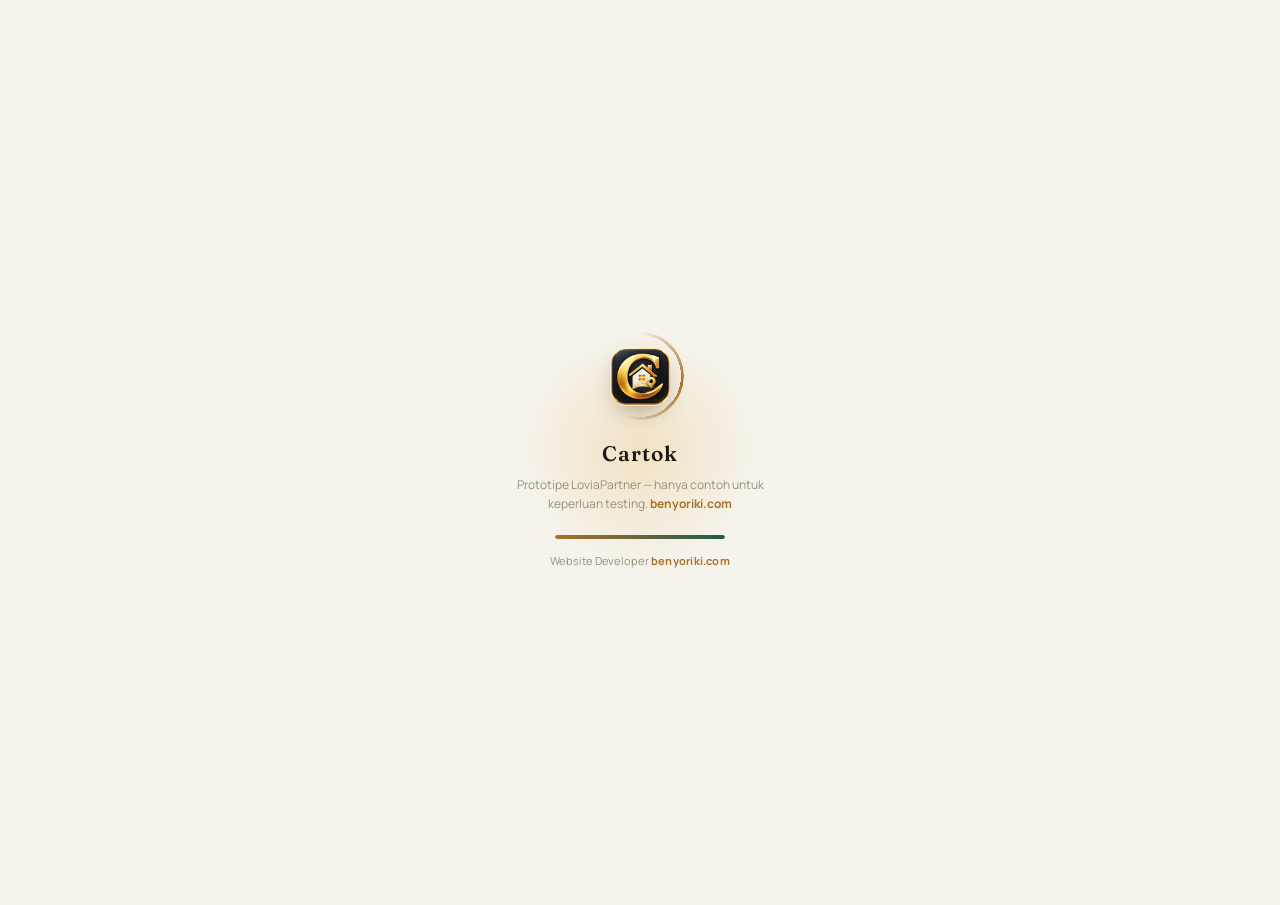
==== commit a7136df1: "Add files via upload" ====
--- a/dashboard-admin.html
+++ b/dashboard-admin.html
@@ -20,10 +20,11 @@
 <meta name="apple-mobile-web-app-title" content="Cartok">
 <meta name="mobile-web-app-capable" content="yes">
 <link rel="preconnect" href="https://fonts.googleapis.com">
-<link href="https://fonts.googleapis.com/css2?family=Fraunces:opsz,wght@9..144,400;9..144,500;9..144,600;9..144,700&family=Manrope:wght@400;500;600;700;800&display=swap" rel="stylesheet">
+<link href="https://fonts.googleapis.com/css2?family=Fraunces:wght@600&family=Manrope:wght@500;700;800&display=swap" rel="stylesheet">
 <link rel="stylesheet" href="css/theme.css">
 <link rel="stylesheet" href="css/style.css">
 <link rel="stylesheet" href="css/responsive.css">
+<link rel="stylesheet" href="css/upgrade.css">
 </head>
 <body>
 <div id="page-loader" class="page-loader" aria-hidden="true">
@@ -33,7 +34,7 @@
     <span class="loader-ring"></span>
   </div>
   <div class="loader-word">Cartok</div>
-  <p class="loader-note">Prototipe Cari Kontrakan Online — website hanya contoh untuk keperluan testing. <a href="https://benyoriki.com/" target="_blank" rel="noopener">benyoriki.com</a></p>
+  <p class="loader-note">Prototipe LoviaPartner — hanya contoh untuk keperluan testing. <a href="https://benyoriki.com/" target="_blank" rel="noopener">benyoriki.com</a></p>
   <div class="loader-progress-track"><div class="loader-progress-fill"></div></div>
   <div class="loader-credit">Website Developer <a href="https://benyoriki.com/" target="_blank" rel="noopener">benyoriki.com</a></div>
 </div>
@@ -176,5 +177,6 @@
 <script>
   initAdminDashboard();
 </script>
+<script src="js/upgrade.js" defer></script>
 </body>
 </html>
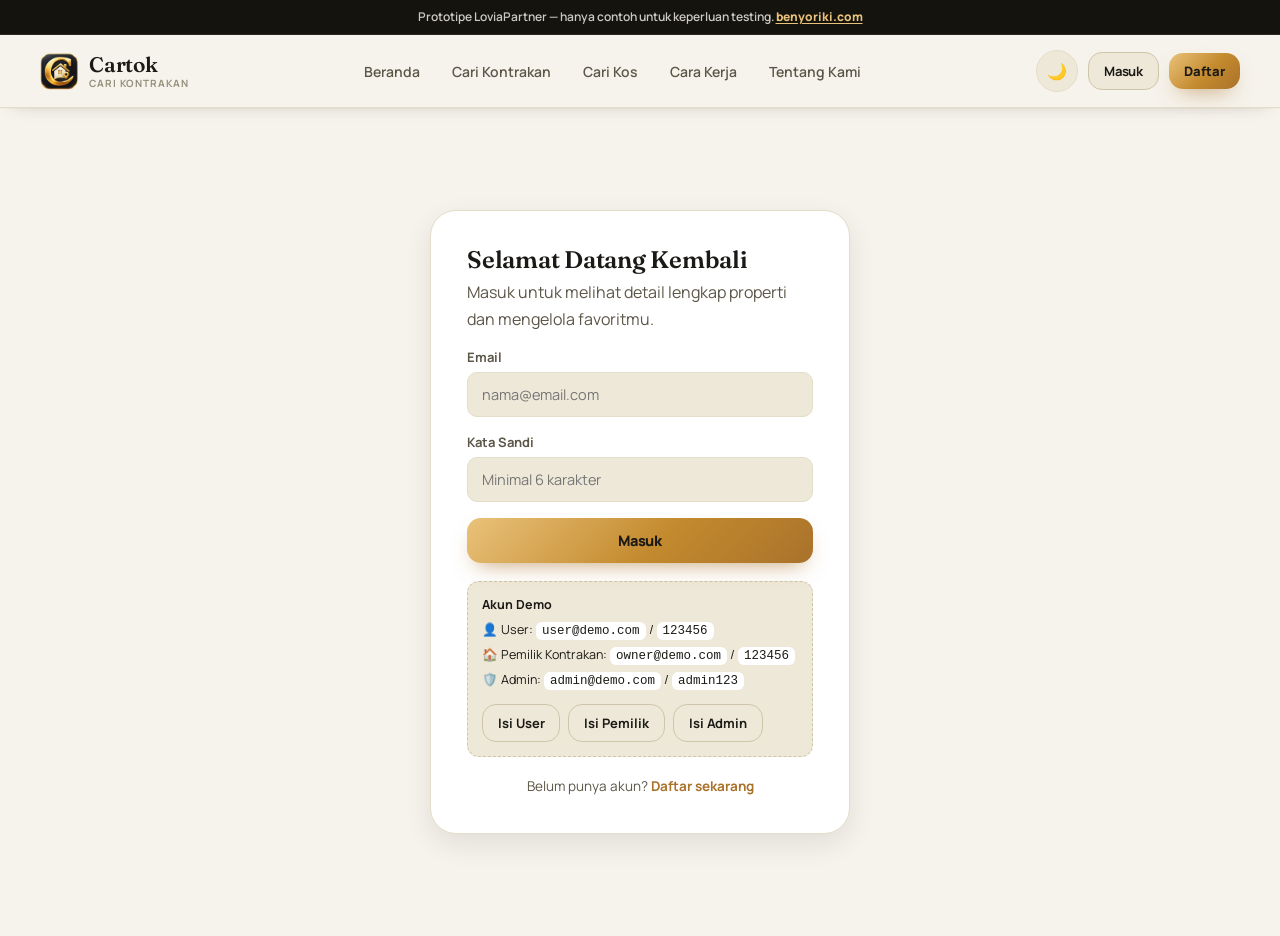
==== commit e98e1490: "Add files via upload" ====
--- a/dashboard-admin.html
+++ b/dashboard-admin.html
@@ -34,7 +34,7 @@
     <span class="loader-ring"></span>
   </div>
   <div class="loader-word">Cartok</div>
-  <p class="loader-note">Prototipe LoviaPartner — hanya contoh untuk keperluan testing. <a href="https://benyoriki.com/" target="_blank" rel="noopener">benyoriki.com</a></p>
+  <p class="loader-note">Prototipe Cartok — hanya contoh untuk keperluan testing. <a href="https://benyoriki.com/" target="_blank" rel="noopener">benyoriki.com</a></p>
   <div class="loader-progress-track"><div class="loader-progress-fill"></div></div>
   <div class="loader-credit">Website Developer <a href="https://benyoriki.com/" target="_blank" rel="noopener">benyoriki.com</a></div>
 </div>
--- a/css/style.css
+++ b/css/style.css
@@ -76,7 +76,7 @@
 .loader-note a, .loader-credit a{color:var(--accent);font-weight:700;text-decoration:none;}
 .loader-note a:hover, .loader-credit a:hover{text-decoration:underline;}
 .loader-progress-track{width:170px;height:4px;border-radius:999px;background:var(--bg-inset);overflow:hidden;margin-top:12px;position:relative;z-index:1;}
-.loader-progress-fill{height:100%;width:0%;background:linear-gradient(90deg,var(--accent),var(--forest));border-radius:999px;animation:loaderProgress 7s linear forwards;}
+.loader-progress-fill{height:100%;width:0%;background:linear-gradient(90deg,var(--accent),var(--forest));border-radius:999px;animation:loaderProgress .9s linear forwards;}
 .loader-credit{font-size:11px;color:var(--text-tertiary);margin-top:4px;letter-spacing:.02em;position:relative;z-index:1;}
 @keyframes loaderSpin{to{transform:rotate(360deg);}}
 @keyframes loaderPulse{0%,100%{transform:scale(1);}50%{transform:scale(.93);}}
@@ -124,7 +124,7 @@
 .brand{display:flex;align-items:center;gap:11px;font-family:var(--font-display);font-weight:600;font-size:21px;letter-spacing:-.01em;}
 .brand-text{display:flex;flex-direction:column;line-height:1.1;}
 .brand-tagline{font-family:var(--font-body);font-size:10px;color:var(--text-tertiary);font-weight:700;letter-spacing:.09em;text-transform:uppercase;margin-top:1px;}
-footer .brand-tagline{color:color-mix(in srgb, var(--footer-text) 50%, transparent);}
+footer .brand-tagline{color:rgba(246,243,236,.50);}
 .brand-mark{
   width:38px;height:38px;border-radius:10px;flex-shrink:0;object-fit:cover;
 }
@@ -285,7 +285,7 @@
 .bento-item.wide{grid-column:span 2;}
 .bento-item.tall{grid-row:span 2;}
 .bento-item.dark{background:var(--ink);color:var(--bg-primary);}
-.bento-item.dark p{color:color-mix(in srgb, var(--bg-primary) 65%, transparent);}
+.bento-item.dark p{color:rgba(246,243,236,.65);}
 .bento-icon{width:42px;height:42px;border-radius:12px;background:var(--accent-soft);color:var(--accent);display:flex;align-items:center;justify-content:center;font-size:19px;}
 .bento-item.dark .bento-icon{background:rgba(255,255,255,.12);color:var(--accent-strong);}
 .bento-item h4{font-family:var(--font-display);font-size:17px;font-weight:600;margin-top:10px;}
@@ -317,14 +317,14 @@
 
 /* ---------- Footer ---------- */
 footer{border-top:1px solid var(--border);background:var(--footer-bg);color:var(--footer-text);padding:56px 0 24px;margin-top:50px;}
-footer p{color:color-mix(in srgb, var(--footer-text) 62%, transparent);}
+footer p{color:rgba(246,243,236,.62);}
 footer .brand{color:var(--footer-text);}
 .footer-grid{display:grid;grid-template-columns:2fr repeat(3,1fr);gap:24px;padding-bottom:28px;}
-.footer-grid h5{font-size:12.5px;margin-bottom:16px;color:color-mix(in srgb, var(--footer-text) 45%, transparent);text-transform:uppercase;letter-spacing:.1em;}
+.footer-grid h5{font-size:12.5px;margin-bottom:16px;color:rgba(246,243,236,.45);text-transform:uppercase;letter-spacing:.1em;}
 .footer-grid ul li{margin-bottom:10px;}
-.footer-grid ul li a{color:color-mix(in srgb, var(--footer-text) 75%, transparent);font-size:13.5px;}
+.footer-grid ul li a{color:rgba(246,243,236,.75);font-size:13.5px;}
 .footer-grid ul li a:hover{color:var(--accent);}
-.footer-bottom{display:flex;justify-content:space-between;align-items:center;padding-top:22px;border-top:1px solid rgba(255,255,255,.12);font-size:12.5px;color:color-mix(in srgb, var(--footer-text) 45%, transparent);flex-wrap:wrap;gap:10px;}
+.footer-bottom{display:flex;justify-content:space-between;align-items:center;padding-top:22px;border-top:1px solid rgba(255,255,255,.12);font-size:12.5px;color:rgba(246,243,236,.45);flex-wrap:wrap;gap:10px;}
 .socials{display:flex;gap:10px;}
 .socials a{width:34px;height:34px;border-radius:50%;background:rgba(255,255,255,.06);display:flex;align-items:center;justify-content:center;border:1px solid rgba(255,255,255,.12);transition:background-color .2s ease,transform .2s ease;}
 .socials a:hover{background:var(--accent);transform:translateY(-2px);}
@@ -499,7 +499,7 @@
 }
 .dash-brand{display:flex;align-items:center;gap:10px;padding:8px 10px 26px;font-weight:600;font-family:var(--font-display);font-size:18.5px;color:var(--footer-text);}
 .dash-nav{display:flex;flex-direction:column;gap:2px;flex:1;}
-.dash-nav a{display:flex;align-items:center;gap:12px;padding:11px 14px;border-radius:11px;font-weight:600;font-size:14px;color:color-mix(in srgb, var(--footer-text) 65%, transparent);transition:background-color .18s ease,color .18s ease;}
+.dash-nav a{display:flex;align-items:center;gap:12px;padding:11px 14px;border-radius:11px;font-weight:600;font-size:14px;color:rgba(246,243,236,.65);transition:background-color .18s ease,color .18s ease;}
 .dash-nav a .ic{width:20px;text-align:center;}
 .dash-nav a:hover{background:rgba(255,255,255,.06);color:var(--footer-text);}
 .dash-nav a.active{background:var(--accent);color:#181206;}
--- a/css/upgrade.css
+++ b/css/upgrade.css
@@ -0,0 +1,254 @@
+/* CARTOK upgrade.css — dimuat TERAKHIR. Aman & ringan untuk Windows 7 (Chrome 109/Firefox ESR):
+   tanpa backdrop-filter, mix-blend-mode, color-mix; animasi hanya transform/opacity. */
+:root{--gold:linear-gradient(135deg,#E9C27A 0%,#C48A2E 55%,#A9722B 100%);--ring:0 0 0 3px rgba(201,146,56,.35);}
+[data-theme="dark"]{--ring:0 0 0 3px rgba(224,172,92,.4);}
+body::before{display:none !important;}
+html{scroll-behavior:smooth;}
+:focus-visible{outline:none;box-shadow:var(--ring);border-radius:10px;}
+.reveal{opacity:1 !important;transform:none !important;}
+.section{padding:76px 0;}
+.section-title{font-size:clamp(28px,3.6vw,44px);}
+
+/* Navbar solid (tanpa blur) */
+.navbar{background:var(--bg-primary);border-bottom:1px solid var(--border);box-shadow:0 1px 0 rgba(0,0,0,.02),0 6px 20px -14px rgba(0,0,0,.35);}
+
+/* Tombol emas */
+.btn-primary{background:var(--gold);color:#1B1A16 !important;border:0;font-weight:800;box-shadow:0 10px 22px -10px rgba(169,114,43,.7);transition:transform .18s ease,box-shadow .18s ease;}
+.btn-primary:hover{transform:translateY(-2px);box-shadow:0 16px 28px -12px rgba(169,114,43,.85);}
+.btn-secondary{border:1px solid var(--border-strong);}
+.btn{border-radius:14px;}
+
+/* HERO */
+.hero{padding:56px 0 44px;}
+.hero::before{background:radial-gradient(700px 380px at 8% 0%,var(--accent-soft),transparent 70%),radial-gradient(600px 340px at 95% 10%,var(--forest-soft),transparent 70%);}
+.hero h1{font-size:clamp(36px,5.2vw,68px);line-height:1.04;}
+.hero h1 em{background:var(--gold);-webkit-background-clip:text;background-clip:text;-webkit-text-fill-color:transparent;color:var(--accent);padding-right:.06em;}
+.hero p.lead{font-size:clamp(15px,1.4vw,18px);}
+.hero-search{margin-top:26px;background:var(--card);border:1px solid var(--border);border-radius:20px;padding:10px;display:flex;gap:8px;box-shadow:var(--shadow-lg);max-width:640px;align-items:stretch;}
+.hero-search .hs-f{flex:1 1 0;min-width:0;display:flex;flex-direction:column;justify-content:center;padding:6px 14px;border-radius:12px;background:var(--bg-inset);}
+.hero-search .hs-f.wide{flex:1.6 1 0;}
+.hero-search label{font-size:10.5px;font-weight:800;letter-spacing:.1em;text-transform:uppercase;color:var(--text-tertiary);}
+.hero-search input,.hero-search select{width:100%;border:0;background:transparent;color:var(--text-primary);font:600 14.5px/1.4 var(--font-body);padding:2px 0;outline:none;appearance:none;-webkit-appearance:none;}
+.hero-search .btn{padding:0 26px;white-space:nowrap;}
+.hero-quick{display:flex;flex-wrap:wrap;gap:8px;margin-top:14px;align-items:center;font-size:12.5px;color:var(--text-tertiary);font-weight:700;}
+.hero-quick a{padding:6px 13px;border-radius:999px;border:1px solid var(--border-strong);background:var(--card);color:var(--text-secondary);transition:border-color .15s,color .15s;}
+.hero-quick a:hover{border-color:var(--accent);color:var(--accent);}
+.hero-trust{gap:12px;flex-wrap:wrap;}
+.hero-trust span{flex:1 1 220px;line-height:1.5;}
+.hero-trust .stack{flex:0 0 auto;}
+.ini{display:inline-flex;align-items:center;justify-content:center;width:34px;height:34px;border-radius:50%;background:var(--gold);color:#1B1A16;font:800 12px var(--font-body);border:2px solid var(--bg-primary);margin-left:-10px;flex:0 0 auto;}
+.hero-trust .ini:first-child{margin-left:0;}
+.testi-user .ini{margin:0;width:42px;height:42px;font-size:14px;border-color:var(--card);}
+
+/* Hero visual: 3 kartu bertumpuk, 1 animasi saja */
+.hero-visual{height:480px;}
+.hero-visual-card{width:290px;position:absolute;border-radius:24px;animation:none;}
+.hero-visual-card.c1{transform:rotate(-5deg) translate(-70px,18px);z-index:1;opacity:.92;}
+.hero-visual-card.c2{transform:rotate(6deg) translate(90px,-40px);z-index:1;opacity:.92;}
+.hero-visual-card.c3{transform:rotate(-1deg);z-index:2;animation:floatY 6s ease-in-out infinite;}
+@keyframes floatY{0%,100%{transform:rotate(-1deg) translateY(0);}50%{transform:rotate(-1deg) translateY(-12px);}}
+.hero-chip{z-index:3;animation:none !important;border-radius:14px;}
+.hero-chip-1{top:4%;right:0;}.hero-chip-2{bottom:6%;left:0;}
+
+/* Marquee & statistik */
+.marquee-wrap{background:var(--bg-inset);}
+.stat-card{border-radius:20px;border:1px solid var(--border);background:var(--card);position:relative;overflow:hidden;transition:transform .2s ease,box-shadow .2s ease;}
+.stat-card::before{content:"";position:absolute;left:0;right:0;top:0;height:3px;background:var(--gold);}
+.stat-card:hover{transform:translateY(-3px);box-shadow:var(--shadow-md);}
+.stat-num{background:var(--gold);-webkit-background-clip:text;background-clip:text;-webkit-text-fill-color:transparent;color:var(--accent);}
+
+/* Bento: tidak ada teks terpotong */
+.bento-grid{grid-template-rows:none;grid-auto-rows:minmax(176px,auto);}
+.bento-item{justify-content:flex-start;gap:14px;border-radius:22px;}
+.bento-item.dark{background:linear-gradient(145deg,#26231A,#14130E);color:#F6F3EC;border-color:#3C392C;}
+.bento-item.dark p{color:rgba(246,243,236,.7);}
+.bento-item.dark h4{color:#F6F3EC;}
+.bento-item:hover{border-color:var(--accent);}
+.bento-icon{background:var(--gold);color:#1B1A16;border-radius:14px;}
+.bento-num{background:var(--gold);-webkit-background-clip:text;background-clip:text;-webkit-text-fill-color:transparent;color:var(--accent);margin-top:auto;}
+
+/* Kartu properti: grid otomatis rapi */
+.grid-cards{grid-template-columns:repeat(auto-fill,minmax(250px,1fr)) !important;gap:22px;}
+.card,.prop-card{border-radius:22px;overflow:hidden;transition:transform .22s ease,box-shadow .22s ease,border-color .22s ease;}
+.card:hover,.prop-card:hover{transform:translateY(-6px);box-shadow:var(--shadow-lg);border-color:var(--accent);}
+.card-media img{transition:transform .5s ease;width:100%;height:100%;object-fit:cover;}
+.card:hover .card-media img,.prop-card:hover .card-media img{transform:scale(1.06);}
+.badge-type{background:rgba(15,14,10,.82);backdrop-filter:none;}
+.card-price{color:var(--accent-strong);font-size:19px;}
+
+/* Langkah, testimoni */
+.steps-tab.active{background:var(--ink);color:var(--bg-primary);}
+.testi-card,.step-card{border-radius:22px;}
+.testi-card:hover,.step-card:hover{border-color:var(--accent);}
+
+/* Footer (pengganti color-mix) */
+footer .brand-tagline{color:rgba(246,243,236,.5);}
+footer p{color:rgba(246,243,236,.62);}
+.footer-grid h5{color:rgba(246,243,236,.45);}
+.footer-grid ul li a{color:rgba(246,243,236,.75);}
+.footer-grid ul li a:hover{color:#E9C27A;}
+.footer-bottom{color:rgba(246,243,236,.45);}
+.dash-nav a{color:rgba(246,243,236,.65);}
+
+/* Mode ringan otomatis (Win7 / PC lemah) */
+.lite *,.lite *::before,.lite *::after{animation:none !important;transition:none !important;}
+.lite .hero-visual-card.c3{transform:rotate(-1deg);}
+.lite .card,.lite .prop-card,.lite .hero-visual-card,.lite .hero-search{box-shadow:0 2px 8px rgba(0,0,0,.12);}
+
+/* Bottom nav HP */
+.bnav{display:none;}
+@media (max-width:760px){
+  .section{padding:48px 0;}
+  .hero{padding:30px 0 28px;}
+  .hero h1{font-size:clamp(32px,9.4vw,44px);}
+  .hero-search{flex-direction:column;padding:10px;border-radius:18px;}
+  .hero-search .hs-f{padding:9px 14px;}
+  .hero-search .btn{height:50px;width:100%;}
+  .hero-actions .btn{flex:1 1 100%;}
+  .grid-cards{grid-template-columns:1fr 1fr !important;gap:12px;}
+  .hero-visual{display:none;}
+  body.has-bnav{padding-bottom:74px;}
+  .bnav{display:flex;position:fixed;left:0;right:0;bottom:0;z-index:300;background:var(--bg-secondary);border-top:1px solid var(--border);padding:6px 6px calc(6px + env(safe-area-inset-bottom,0px));box-shadow:0 -10px 24px -16px rgba(0,0,0,.4);}
+  .bnav a{flex:1;display:flex;flex-direction:column;align-items:center;gap:2px;font-size:11px;font-weight:700;color:var(--text-tertiary);padding:6px 0;border-radius:12px;}
+  .bnav a svg{width:22px;height:22px;stroke:currentColor;fill:none;stroke-width:1.9;stroke-linecap:round;stroke-linejoin:round;}
+  .bnav a.on{color:var(--accent-strong);}
+  .bnav a.on svg{stroke:var(--accent);}
+}
+@media (max-width:340px){.grid-cards{grid-template-columns:1fr !important;}}
+@media (min-width:1280px){.container{max-width:1240px;}}
+
+/* ===== v3 ===== */
+/* Latar hero statis: aurora + pola titik (murah, tanpa animasi) */
+.hero::after{content:"";position:absolute;inset:0;z-index:0;pointer-events:none;opacity:.5;background-image:radial-gradient(var(--border-strong) 1px,transparent 1px);background-size:26px 26px;-webkit-mask-image:linear-gradient(180deg,#000,transparent 75%);mask-image:linear-gradient(180deg,#000,transparent 75%);}
+.lite .hero::after{display:none;}
+/* Avatar inisial: tidak saling menutup */
+.hero-trust .stack{gap:6px;}
+.ini,.hero-trust .ini:first-child{margin-left:0;border:2px solid var(--card);width:36px;height:36px;box-shadow:0 2px 6px rgba(0,0,0,.18);}
+/* Marquee jadi chip */
+.marquee-track span{font:700 13px var(--font-body);letter-spacing:.04em;text-transform:uppercase;color:var(--text-secondary);}
+/* Kategori cepat */
+.cat-grid{display:grid;grid-template-columns:repeat(4,1fr);gap:16px;}
+.cat{display:flex;align-items:center;gap:14px;padding:18px;border-radius:20px;background:var(--card);border:1px solid var(--border);transition:transform .2s ease,border-color .2s ease,box-shadow .2s ease;}
+.cat:hover{transform:translateY(-4px);border-color:var(--accent);box-shadow:var(--shadow-md);}
+.cat i{flex:0 0 48px;height:48px;border-radius:14px;background:var(--gold);display:flex;align-items:center;justify-content:center;}
+.cat svg{width:24px;height:24px;stroke:#1B1A16;fill:none;stroke-width:1.9;stroke-linecap:round;stroke-linejoin:round;}
+.cat b{display:block;font:600 16px var(--font-display);color:var(--text-primary);}
+.cat small{font-size:12px;color:var(--text-tertiary);font-weight:600;}
+/* FAQ tanpa JS */
+.faq{max-width:820px;margin:0 auto;display:grid;gap:12px;}
+.faq details{background:var(--card);border:1px solid var(--border);border-radius:18px;padding:0 22px;}
+.faq summary{cursor:pointer;list-style:none;padding:18px 0;font:600 17px var(--font-display);display:flex;justify-content:space-between;gap:16px;align-items:center;}
+.faq summary::-webkit-details-marker{display:none;}
+.faq summary::after{content:"+";font:700 22px var(--font-body);color:var(--accent);}
+.faq details[open]{border-color:var(--accent);}
+.faq details[open] summary::after{content:"\2212";}
+.faq p{padding:0 0 18px;font-size:14.5px;}
+/* Banner CTA */
+.cta-band{margin:10px 0 70px;padding:44px 40px;border-radius:28px;background:linear-gradient(135deg,#26231A,#0F0E0A);color:#F6F3EC;display:flex;align-items:center;justify-content:space-between;gap:24px;flex-wrap:wrap;border:1px solid #3C392C;position:relative;overflow:hidden;}
+.cta-band::before{content:"";position:absolute;right:-80px;top:-80px;width:280px;height:280px;border-radius:50%;background:radial-gradient(circle,rgba(233,194,122,.35),transparent 70%);}
+.cta-band h3{font-size:clamp(24px,3vw,34px);color:#F6F3EC;max-width:520px;position:relative;}
+.cta-band p{color:rgba(246,243,236,.7);margin-top:8px;position:relative;}
+.cta-band .btn{position:relative;}
+/* Tombol ke atas */
+.totop{position:fixed;right:16px;bottom:24px;width:46px;height:46px;border-radius:50%;border:1px solid var(--border-strong);background:var(--card);color:var(--accent-strong);box-shadow:var(--shadow-md);cursor:pointer;z-index:250;display:none;align-items:center;justify-content:center;}
+.totop.show{display:flex;}.totop svg{width:20px;height:20px;stroke:currentColor;fill:none;stroke-width:2.2;stroke-linecap:round;stroke-linejoin:round;}
+/* PC lebar */
+@media (min-width:1100px){.hero-search{max-width:720px;}.hero-layout{gap:70px;}.section-head{margin-bottom:42px;}}
+@media (max-width:900px){.cat-grid{grid-template-columns:1fr 1fr;}}
+/* HP: ringkas */
+@media (max-width:760px){
+  .hero-search{display:grid;grid-template-columns:1fr 1fr;gap:8px;}
+  .hero-search .hs-f.wide{grid-column:1/-1;}
+  .hero-search .btn{grid-column:1/-1;height:48px;}
+  .hero-search .hs-f{padding:7px 12px;}
+  .hero-actions{flex-wrap:nowrap;gap:8px;margin-top:18px;}
+  .hero-actions .btn{flex:1 1 0;padding:0 10px;font-size:13.5px;min-height:44px;}
+  .hero-trust{margin-top:20px;}
+  .card-body{padding:11px;gap:5px;}
+  .card-title{font-size:14.5px;}
+  .card-price{font-size:16px;}
+  .card-loc,.card-meta,.card-rating{font-size:11.5px;}
+  .card-media{aspect-ratio:1/1;}
+  .cat{padding:13px;gap:10px;}.cat i{flex-basis:40px;height:40px;}
+  .cta-band{padding:30px 22px;border-radius:22px;margin-bottom:40px;}
+  .cta-band .btn{width:100%;}
+  .totop{bottom:86px;}
+}
+
+/* ===== v4 ===== */
+.proto-bar{background:#14130E;color:rgba(246,243,236,.82);text-align:center;font:600 12px/1.5 var(--font-body);padding:8px 14px;border-bottom:1px solid #2A2820;}
+.proto-bar a,.proto-foot a{color:#E9C27A;font-weight:800;text-decoration:underline;text-underline-offset:2px;}
+.proto-bar a:hover,.proto-foot a:hover{color:#fff;}
+.proto-foot{padding:14px 20px 22px;text-align:center;font:600 12.5px/1.5 var(--font-body);color:rgba(246,243,236,.6);border-top:1px solid rgba(255,255,255,.1);}
+/* Perbaikan bug v3 */
+.hero-trust span.ini{flex:0 0 auto;color:#1B1A16;font:800 12px var(--font-body);}
+.cat span{display:block;min-width:0;}
+.cat b{line-height:1.25;}
+.cat small{display:block;line-height:1.35;margin-top:2px;}
+.cat{position:relative;overflow:hidden;}
+/* Aurora hero lebih hidup */
+.hero::before{background:radial-gradient(620px 360px at 85% -5%,rgba(233,194,122,.45),transparent 70%),radial-gradient(560px 340px at 0% 10%,var(--forest-soft),transparent 70%),radial-gradient(500px 300px at 50% 100%,var(--accent-soft),transparent 70%);opacity:1;}
+.eyebrow{background:var(--accent-soft);padding:6px 14px;border-radius:999px;color:var(--accent-strong);}
+.eyebrow::before{display:none;}
+.hero h1{font-weight:700;letter-spacing:-.03em;}
+/* Cahaya mengikuti kursor (PC; mati otomatis di mode lite) */
+.cat::after,.stat-card::after,.bento-item::after,.testi-card::after{content:"";position:absolute;inset:0;border-radius:inherit;pointer-events:none;opacity:0;transition:opacity .25s ease;background:radial-gradient(240px circle at var(--mx,50%) var(--my,50%),rgba(233,194,122,.22),transparent 62%);}
+.cat:hover::after,.stat-card:hover::after,.bento-item:hover::after,.testi-card:hover::after{opacity:1;}
+.testi-card{position:relative;overflow:hidden;}
+.lite .cat::after,.lite .stat-card::after,.lite .bento-item::after,.lite .testi-card::after{display:none;}
+.totop{width:42px;height:42px;opacity:.94;}
+
+@media (max-width:760px){
+  .proto-bar{font-size:11px;padding:7px 12px;}
+  /* tombol hero sebaris (menimpa responsive.css) */
+  .hero-actions{flex-direction:row !important;}
+  .hero-actions .btn{width:auto !important;flex:1 1 0 !important;}
+  .hero-trust .stack{display:none;}
+  .hero-trust span{flex:1 1 100%;font-size:12px;padding-left:2px;}
+  /* visual hero ringkas */
+  .hero-visual{display:none !important;}
+  .hero-visual-card.c1,.hero-visual-card.c2{display:none;}
+  .hero-visual-card.c3{width:230px;}
+  .hero-chip-1{right:2%;}.hero-chip-2{left:2%;}
+  /* bento tidak kosong */
+  .bento-grid{grid-auto-rows:auto;gap:12px;}
+  .bento-item{padding:18px;min-height:0 !important;gap:10px;}
+  .bento-icon{width:38px;height:38px;}
+  .bento-item.tall .bento-num{margin-top:6px;}
+  /* daftar properti beranda: geser horizontal */
+  #popular-grid,#newest-grid{display:flex !important;overflow-x:auto;gap:12px;scroll-snap-type:x mandatory;-webkit-overflow-scrolling:touch;padding:2px 0 14px;scrollbar-width:none;overscroll-behavior-x:contain;}
+  #popular-grid::-webkit-scrollbar,#newest-grid::-webkit-scrollbar{display:none;}
+  #popular-grid>*,#newest-grid>*{flex:0 0 78%;min-width:0;scroll-snap-align:start;}
+  .card-media{aspect-ratio:4/3;}
+}
+
+/* ===== v5: anti geser-samping, HP & PC ===== */
+html,body{max-width:100%;}
+body{overflow-x:clip;}
+main,.hero,section{max-width:100%;}
+img,svg,video{max-width:100%;}
+.hero-layout>*,.section-head>*,.cat-grid>*,.bento-grid>*{min-width:0;}
+h1,h2,h3,h4,.card-title{overflow-wrap:break-word;word-wrap:break-word;}
+@media (max-width:760px){
+  .container{padding-left:16px;padding-right:16px;}
+  .hero-trust span::before{content:"\2713";color:var(--forest);font-weight:800;margin-right:7px;}
+  .section-head{margin-bottom:22px;}
+  .section-title{font-size:clamp(24px,7vw,32px);}
+  .totop{width:38px;height:38px;right:12px;bottom:84px;}
+  .cta-band h3{font-size:22px;}
+}
+/* PC: tata letak lega & seimbang */
+@media (min-width:1024px){
+  .hero{padding:72px 0 56px;}
+  .hero-layout{grid-template-columns:1.15fr .85fr;align-items:center;}
+  .hero-visual{height:500px;}
+  .hero-visual-card.c1{transform:rotate(-6deg) translate(-110px,30px);}
+  .hero-visual-card.c2{transform:rotate(7deg) translate(120px,-50px);}
+  .grid-cards{grid-template-columns:repeat(4,1fr) !important;}
+  .navbar-inner{height:72px;}
+}
+@media (min-width:761px) and (max-width:1023px){
+  .hero-visual{height:380px;}
+  .hero-visual-card.c1{transform:rotate(-5deg) translate(-40px,20px);}
+  .hero-visual-card.c2{transform:rotate(6deg) translate(50px,-30px);}
+}
